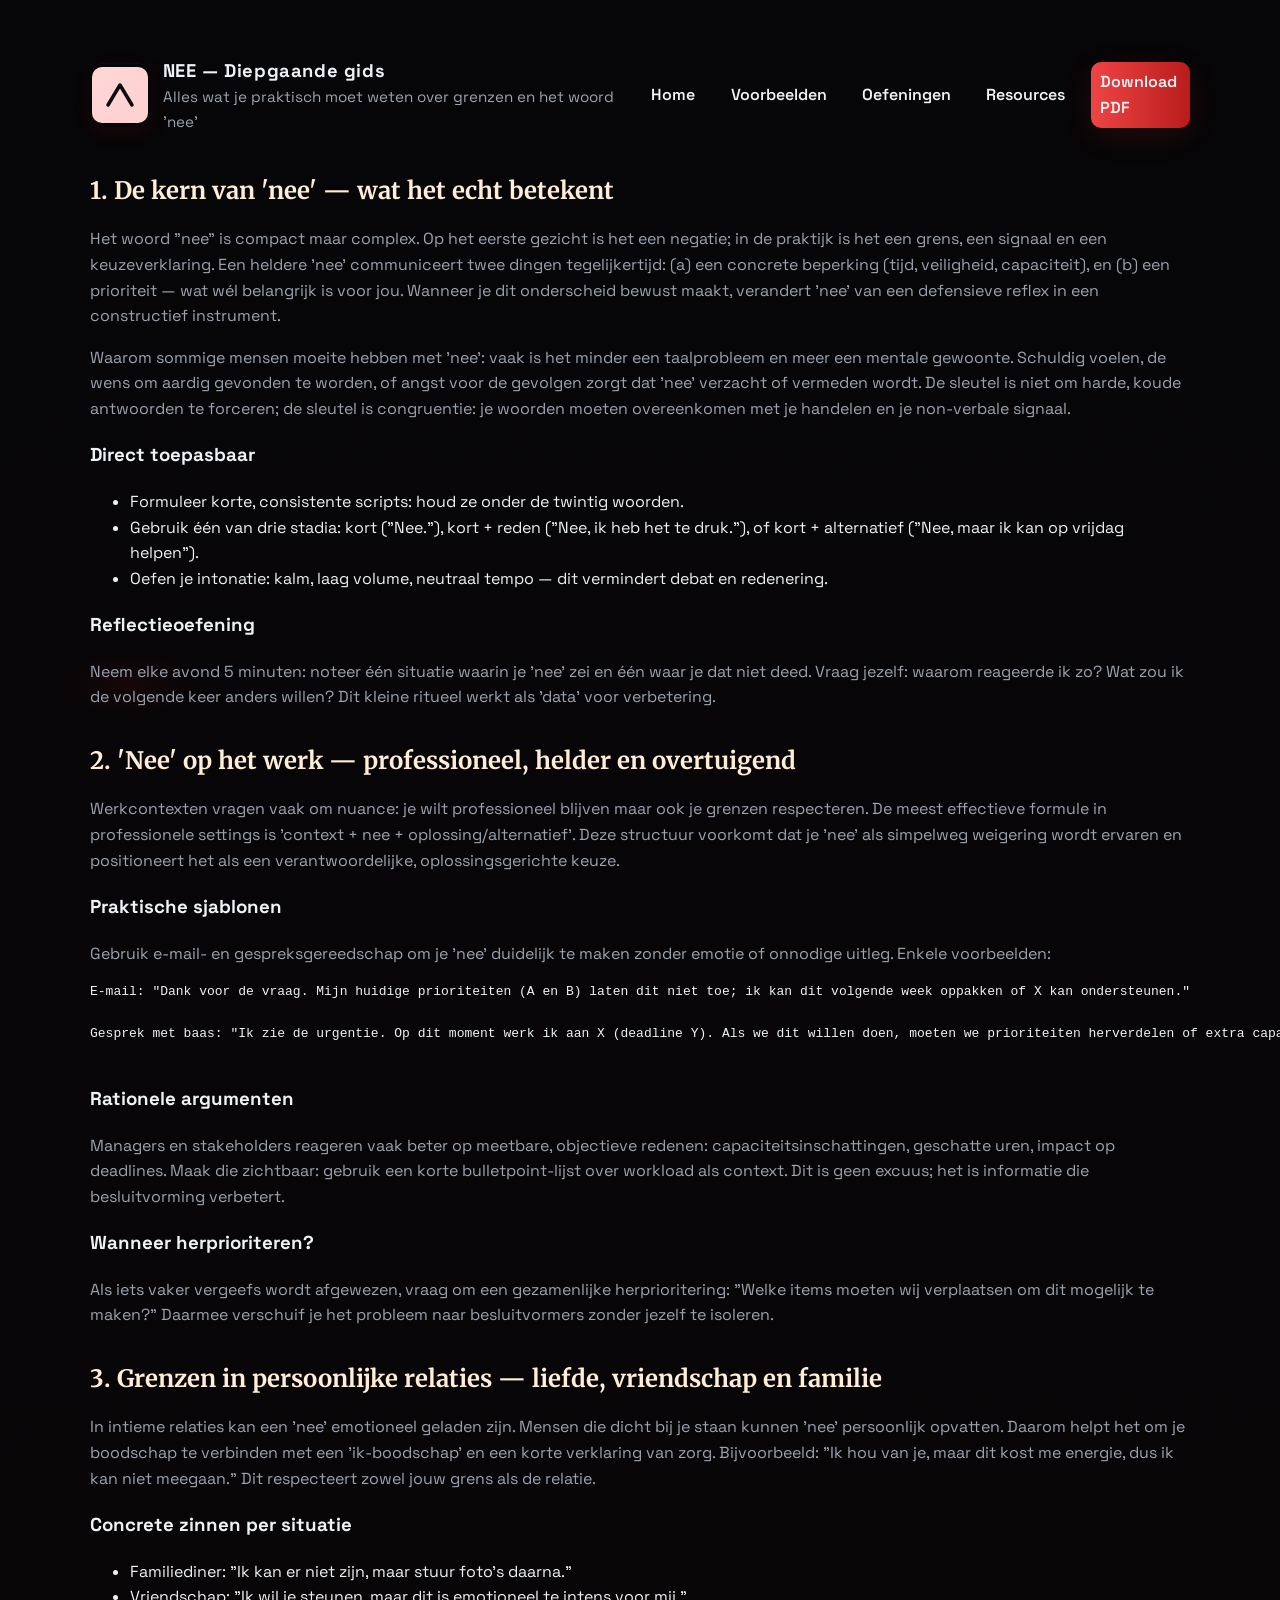
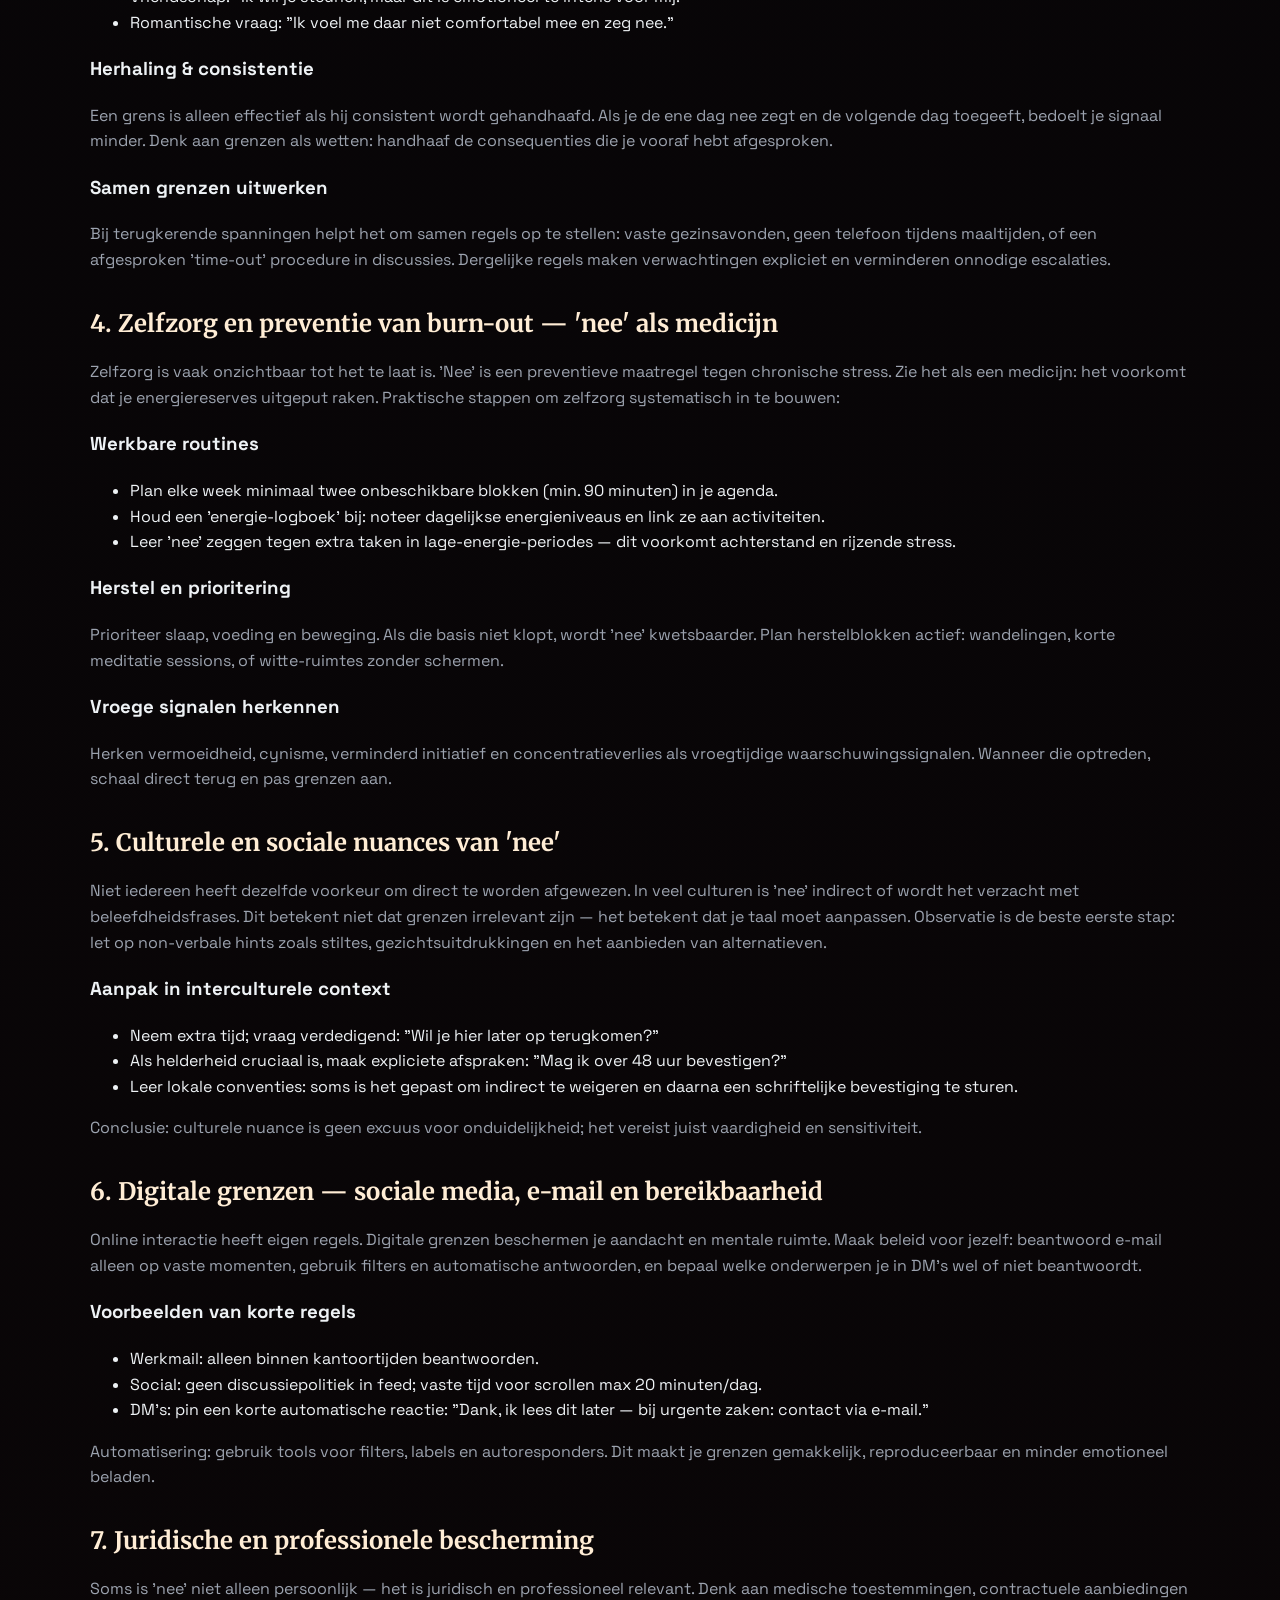
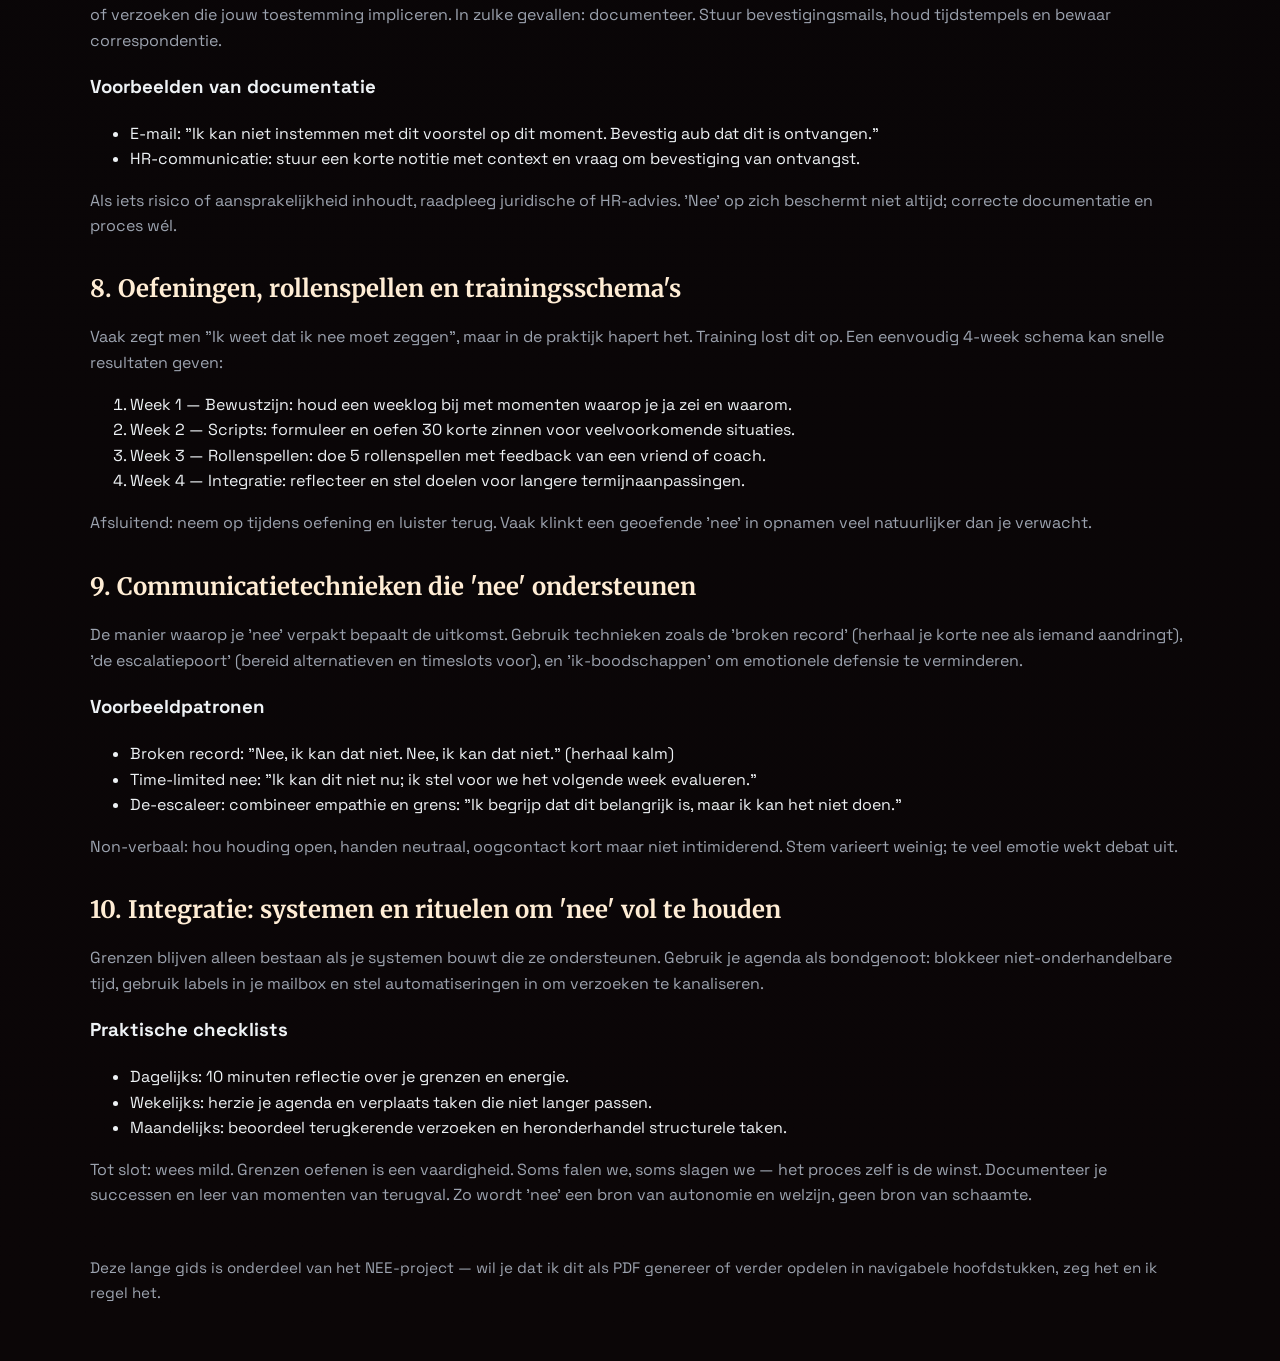
==== longform.html @ 0d755524 "Remove essays folder; add longform guide and update index to link to longform" ====
<!doctype html>
<html lang="nl">
<head>
  <meta charset="utf-8">
  <meta name="viewport" content="width=device-width,initial-scale=1">
  <title>Nee — diepgaande gids</title>
  <link href="https://fonts.googleapis.com/css2?family=Merriweather:wght@300;700&family=Space+Grotesk:wght@300;700&display=swap" rel="stylesheet">
  <link rel="stylesheet" href="styles.css">
</head>
<body>
  <div class="container">
    <header class="header">
      <div class="brand">
        <div class="logo" aria-hidden="true">
          <svg width="56" height="56" viewBox="0 0 56 56" fill="none" xmlns="http://www.w3.org/2000/svg" role="img">
            <rect x="0" y="0" width="56" height="56" rx="10" fill="url(#g)" />
            <path d="M16 38 L28 18 L40 38" stroke="#0b0b0b" stroke-width="3.5" stroke-linecap="round" stroke-linejoin="round" />
            <defs>
              <linearGradient id="g" x1="0" x2="56" y1="0" y2="56">
                <stop offset="0" stop-color="#FFD6D6"/>
                <stop offset="0.5" stop-color="#EF4444"/>
                <stop offset="1" stop-color="#B91C1C"/>
              </linearGradient>
            </defs>
          </svg>
        </div>
        <div class="brand-text">
          <div class="title">NEE — Diepgaande gids</div>
          <div class="small">Alles wat je praktisch moet weten over grenzen en het woord 'nee'</div>
        </div>
      </div>
      <nav class="nav" role="navigation" aria-label="Hoofd navigatie">
        <a href="index.html">Home</a>
        <a href="index.html#voorbeelden">Voorbeelden</a>
        <a href="index.html#oefeningen">Oefeningen</a>
        <a href="index.html#resources">Resources</a>
        <a class="cta" href="#">Download PDF</a>
      </nav>
    </header>

    <main>
      <section id="long-1" class="section article reveal">
        <h1>1. De kern van 'nee' — wat het echt betekent</h1>
        <p>Het woord "nee" is compact maar complex. Op het eerste gezicht is het een negatie; in de praktijk is het een grens, een signaal en een keuzeverklaring. Een heldere 'nee' communiceert twee dingen tegelijkertijd: (a) een concrete beperking (tijd, veiligheid, capaciteit), en (b) een prioriteit — wat wél belangrijk is voor jou. Wanneer je dit onderscheid bewust maakt, verandert 'nee' van een defensieve reflex in een constructief instrument.</p>
        <p>Waarom sommige mensen moeite hebben met 'nee': vaak is het minder een taalprobleem en meer een mentale gewoonte. Schuldig voelen, de wens om aardig gevonden te worden, of angst voor de gevolgen zorgt dat 'nee' verzacht of vermeden wordt. De sleutel is niet om harde, koude antwoorden te forceren; de sleutel is congruentie: je woorden moeten overeenkomen met je handelen en je non-verbale signaal.</p>
        <h3>Direct toepasbaar</h3>
        <ul>
          <li>Formuleer korte, consistente scripts: houd ze onder de twintig woorden.</li>
          <li>Gebruik één van drie stadia: kort ("Nee."), kort + reden ("Nee, ik heb het te druk."), of kort + alternatief ("Nee, maar ik kan op vrijdag helpen").</li>
          <li>Oefen je intonatie: kalm, laag volume, neutraal tempo — dit vermindert debat en redenering.</li>
        </ul>
        <h3>Reflectieoefening</h3>
        <p>Neem elke avond 5 minuten: noteer één situatie waarin je 'nee' zei en één waar je dat niet deed. Vraag jezelf: waarom reageerde ik zo? Wat zou ik de volgende keer anders willen? Dit kleine ritueel werkt als 'data' voor verbetering.</p>
      </section>

      <section id="long-2" class="section article reveal">
        <h1>2. 'Nee' op het werk — professioneel, helder en overtuigend</h1>
        <p>Werkcontexten vragen vaak om nuance: je wilt professioneel blijven maar ook je grenzen respecteren. De meest effectieve formule in professionele settings is 'context + nee + oplossing/alternatief'. Deze structuur voorkomt dat je 'nee' als simpelweg weigering wordt ervaren en positioneert het als een verantwoordelijke, oplossingsgerichte keuze.</p>
        <h3>Praktische sjablonen</h3>
        <p>Gebruik e-mail- en gespreksgereedschap om je 'nee' duidelijk te maken zonder emotie of onnodige uitleg. Enkele voorbeelden:</p>
        <pre>
E-mail: "Dank voor de vraag. Mijn huidige prioriteiten (A en B) laten dit niet toe; ik kan dit volgende week oppakken of X kan ondersteunen."

Gesprek met baas: "Ik zie de urgentie. Op dit moment werk ik aan X (deadline Y). Als we dit willen doen, moeten we prioriteiten herverdelen of extra capaciteit inzetten."
        </pre>
        <h3>Rationele argumenten</h3>
        <p>Managers en stakeholders reageren vaak beter op meetbare, objectieve redenen: capaciteitsinschattingen, geschatte uren, impact op deadlines. Maak die zichtbaar: gebruik een korte bulletpoint-lijst over workload als context. Dit is geen excuus; het is informatie die besluitvorming verbetert.</p>
        <h3>Wanneer herprioriteren?</h3>
        <p>Als iets vaker vergeefs wordt afgewezen, vraag om een gezamenlijke herprioritering: "Welke items moeten wij verplaatsen om dit mogelijk te maken?" Daarmee verschuif je het probleem naar besluitvormers zonder jezelf te isoleren.</p>
      </section>

      <section id="long-3" class="section article reveal">
        <h1>3. Grenzen in persoonlijke relaties — liefde, vriendschap en familie</h1>
        <p>In intieme relaties kan een 'nee' emotioneel geladen zijn. Mensen die dicht bij je staan kunnen 'nee' persoonlijk opvatten. Daarom helpt het om je boodschap te verbinden met een 'ik-boodschap' en een korte verklaring van zorg. Bijvoorbeeld: "Ik hou van je, maar dit kost me energie, dus ik kan niet meegaan." Dit respecteert zowel jouw grens als de relatie.</p>
        <h3>Concrete zinnen per situatie</h3>
        <ul>
          <li>Familiediner: "Ik kan er niet zijn, maar stuur foto's daarna."</li>
          <li>Vriendschap: "Ik wil je steunen, maar dit is emotioneel te intens voor mij."</li>
          <li>Romantische vraag: "Ik voel me daar niet comfortabel mee en zeg nee."</li>
        </ul>
        <h3>Herhaling & consistentie</h3>
        <p>Een grens is alleen effectief als hij consistent wordt gehandhaafd. Als je de ene dag nee zegt en de volgende dag toegeeft, bedoelt je signaal minder. Denk aan grenzen als wetten: handhaaf de consequenties die je vooraf hebt afgesproken.</p>
        <h3>Samen grenzen uitwerken</h3>
        <p>Bij terugkerende spanningen helpt het om samen regels op te stellen: vaste gezinsavonden, geen telefoon tijdens maaltijden, of een afgesproken 'time-out' procedure in discussies. Dergelijke regels maken verwachtingen expliciet en verminderen onnodige escalaties.</p>
      </section>

      <section id="long-4" class="section article reveal">
        <h1>4. Zelfzorg en preventie van burn-out — 'nee' als medicijn</h1>
        <p>Zelfzorg is vaak onzichtbaar tot het te laat is. 'Nee' is een preventieve maatregel tegen chronische stress. Zie het als een medicijn: het voorkomt dat je energiereserves uitgeput raken. Praktische stappen om zelfzorg systematisch in te bouwen:</p>
        <h3>Werkbare routines</h3>
        <ul>
          <li>Plan elke week minimaal twee onbeschikbare blokken (min. 90 minuten) in je agenda.</li>
          <li>Houd een 'energie-logboek' bij: noteer dagelijkse energieniveaus en link ze aan activiteiten.</li>
          <li>Leer 'nee' zeggen tegen extra taken in lage-energie-periodes — dit voorkomt achterstand en rijzende stress.</li>
        </ul>
        <h3>Herstel en prioritering</h3>
        <p>Prioriteer slaap, voeding en beweging. Als die basis niet klopt, wordt 'nee' kwetsbaarder. Plan herstelblokken actief: wandelingen, korte meditatie sessions, of witte-ruimtes zonder schermen.</p>
        <h3>Vroege signalen herkennen</h3>
        <p>Herken vermoeidheid, cynisme, verminderd initiatief en concentratieverlies als vroegtijdige waarschuwingssignalen. Wanneer die optreden, schaal direct terug en pas grenzen aan.</p>
      </section>

      <section id="long-5" class="section article reveal">
        <h1>5. Culturele en sociale nuances van 'nee'</h1>
        <p>Niet iedereen heeft dezelfde voorkeur om direct te worden afgewezen. In veel culturen is 'nee' indirect of wordt het verzacht met beleefdheidsfrases. Dit betekent niet dat grenzen irrelevant zijn — het betekent dat je taal moet aanpassen. Observatie is de beste eerste stap: let op non-verbale hints zoals stiltes, gezichtsuitdrukkingen en het aanbieden van alternatieven.</p>
        <h3>Aanpak in interculturele context</h3>
        <ul>
          <li>Neem extra tijd; vraag verdedigend: "Wil je hier later op terugkomen?"</li>
          <li>Als helderheid cruciaal is, maak expliciete afspraken: "Mag ik over 48 uur bevestigen?"</li>
          <li>Leer lokale conventies: soms is het gepast om indirect te weigeren en daarna een schriftelijke bevestiging te sturen.</li>
        </ul>
        <p>Conclusie: culturele nuance is geen excuus voor onduidelijkheid; het vereist juist vaardigheid en sensitiviteit.</p>
      </section>

      <section id="long-6" class="section article reveal">
        <h1>6. Digitale grenzen — sociale media, e-mail en bereikbaarheid</h1>
        <p>Online interactie heeft eigen regels. Digitale grenzen beschermen je aandacht en mentale ruimte. Maak beleid voor jezelf: beantwoord e-mail alleen op vaste momenten, gebruik filters en automatische antwoorden, en bepaal welke onderwerpen je in DM's wel of niet beantwoordt.</p>
        <h3>Voorbeelden van korte regels</h3>
        <ul>
          <li>Werkmail: alleen binnen kantoortijden beantwoorden.</li>
          <li>Social: geen discussiepolitiek in feed; vaste tijd voor scrollen max 20 minuten/dag.</li>
          <li>DM's: pin een korte automatische reactie: "Dank, ik lees dit later — bij urgente zaken: contact via e-mail."</li>
        </ul>
        <p>Automatisering: gebruik tools voor filters, labels en autoresponders. Dit maakt je grenzen gemakkelijk, reproduceerbaar en minder emotioneel beladen.</p>
      </section>

      <section id="long-7" class="section article reveal">
        <h1>7. Juridische en professionele bescherming</h1>
        <p>Soms is 'nee' niet alleen persoonlijk — het is juridisch en professioneel relevant. Denk aan medische toestemmingen, contractuele aanbiedingen of verzoeken die jouw toestemming impliceren. In zulke gevallen: documenteer. Stuur bevestigingsmails, houd tijdstempels en bewaar correspondentie.</p>
        <h3>Voorbeelden van documentatie</h3>
        <ul>
          <li>E-mail: "Ik kan niet instemmen met dit voorstel op dit moment. Bevestig aub dat dit is ontvangen."</li>
          <li>HR-communicatie: stuur een korte notitie met context en vraag om bevestiging van ontvangst.</li>
        </ul>
        <p>Als iets risico of aansprakelijkheid inhoudt, raadpleeg juridische of HR-advies. 'Nee' op zich beschermt niet altijd; correcte documentatie en proces wél.</p>
      </section>

      <section id="long-8" class="section article reveal">
        <h1>8. Oefeningen, rollenspellen en trainingsschema's</h1>
        <p>Vaak zegt men "Ik weet dat ik nee moet zeggen", maar in de praktijk hapert het. Training lost dit op. Een eenvoudig 4‑week schema kan snelle resultaten geven:</p>
        <ol>
          <li>Week 1 — Bewustzijn: houd een weeklog bij met momenten waarop je ja zei en waarom.</li>
          <li>Week 2 — Scripts: formuleer en oefen 30 korte zinnen voor veelvoorkomende situaties.</li>
          <li>Week 3 — Rollenspellen: doe 5 rollenspellen met feedback van een vriend of coach.</li>
          <li>Week 4 — Integratie: reflecteer en stel doelen voor langere termijnaanpassingen.</li>
        </ol>
        <p>Afsluitend: neem op tijdens oefening en luister terug. Vaak klinkt een geoefende 'nee' in opnamen veel natuurlijker dan je verwacht.</p>
      </section>

      <section id="long-9" class="section article reveal">
        <h1>9. Communicatietechnieken die 'nee' ondersteunen</h1>
        <p>De manier waarop je 'nee' verpakt bepaalt de uitkomst. Gebruik technieken zoals de 'broken record' (herhaal je korte nee als iemand aandringt), 'de escalatiepoort' (bereid alternatieven en timeslots voor), en 'ik-boodschappen' om emotionele defensie te verminderen.</p>
        <h3>Voorbeeldpatronen</h3>
        <ul>
          <li>Broken record: "Nee, ik kan dat niet. Nee, ik kan dat niet." (herhaal kalm)</li>
          <li>Time-limited nee: "Ik kan dit niet nu; ik stel voor we het volgende week evalueren."</li>
          <li>De-escaleer: combineer empathie en grens: "Ik begrijp dat dit belangrijk is, maar ik kan het niet doen."</li>
        </ul>
        <p>Non-verbaal: hou houding open, handen neutraal, oogcontact kort maar niet intimiderend. Stem varieert weinig; te veel emotie wekt debat uit.</p>
      </section>

      <section id="long-10" class="section article reveal">
        <h1>10. Integratie: systemen en rituelen om 'nee' vol te houden</h1>
        <p>Grenzen blijven alleen bestaan als je systemen bouwt die ze ondersteunen. Gebruik je agenda als bondgenoot: blokkeer niet-onderhandelbare tijd, gebruik labels in je mailbox en stel automatiseringen in om verzoeken te kanaliseren.</p>
        <h3>Praktische checklists</h3>
        <ul>
          <li>Dagelijks: 10 minuten reflectie over je grenzen en energie.</li>
          <li>Wekelijks: herzie je agenda en verplaats taken die niet langer passen.</li>
          <li>Maandelijks: beoordeel terugkerende verzoeken en heronderhandel structurele taken.</li>
        </ul>
        <p>Tot slot: wees mild. Grenzen oefenen is een vaardigheid. Soms falen we, soms slagen we — het proces zelf is de winst. Documenteer je successen en leer van momenten van terugval. Zo wordt 'nee' een bron van autonomie en welzijn, geen bron van schaamte.</p>
      </section>

    </main>

    <footer>
      <div class="small">Deze lange gids is onderdeel van het NEE-project — wil je dat ik dit als PDF genereer of verder opdelen in navigabele hoofdstukken, zeg het en ik regel het.</div>
    </footer>
  </div>
  <script src="script.js"></script>
</body>
</html>
---- styles.css ----
/* Dark NEE theme — red & black, refined layout and alignment
   Goal: clean, bold, non-slop design with strong typography and clear hierarchy
*/
:root{
  --header-offset: 96px;
  --bg: #060507; /* near-black */
  --panel: #0f0f10;
  --card: #151518;
  --muted: #9ca3af;
  --text: #eef2f5;
  --accent: #ef4444; /* red-500 */
  --accent-2: #b91c1c; /* red-700 */
  --accent-3: #ffedd5; /* warm light */
  --glass: rgba(255,255,255,0.03);
  --border: rgba(255,255,255,0.04);
  --radius:14px;
  --max-width:1100px;
}
*{box-sizing:border-box}
html{scroll-behavior:smooth; scroll-padding-top:var(--header-offset)}
body{
  margin:0; min-height:100vh; font-family: 'Space Grotesk', system-ui, -apple-system, 'Segoe UI', Roboto, 'Helvetica Neue', Arial;
  background: radial-gradient(1200px 600px at 10% 15%, rgba(185,28,28,0.08), transparent 6%), linear-gradient(180deg,#060507 0%, #0b0607 100%);
  color:var(--text); -webkit-font-smoothing:antialiased; -moz-osx-font-smoothing:grayscale;
  line-height:1.6; padding:3.5rem 1rem; display:flex; justify-content:center;
}
.container{max-width:var(--max-width); width:100%;}
.header{display:flex; align-items:center; justify-content:space-between; gap:1rem; margin-bottom:2.4rem}
.brand{display:flex; gap:0.75rem; align-items:center}
.logo{width:64px; height:64px; border-radius:12px; display:flex; align-items:center; justify-content:center; box-shadow: 0 6px 18px rgba(185,28,28,0.12), inset 0 1px 0 rgba(255,255,255,0.02);}
.title{font-size:1.15rem; font-weight:700; letter-spacing:0.6px}
.small{color:var(--muted); font-size:0.95rem}
.nav{display:flex; gap:1rem; align-items:center}
.nav a{color:var(--text); text-decoration:none; font-weight:600; padding:0.45rem 0.6rem; border-radius:10px}
.nav a:hover{background:rgba(255,255,255,0.02)}
.cta{background:linear-gradient(90deg,var(--accent),var(--accent-2)); color:#0b0b0b; padding:0.5rem 0.9rem; border-radius:10px; font-weight:800; text-decoration:none; box-shadow: 0 8px 30px rgba(239,68,68,0.12)}

/* HERO */
.hero{display:grid; grid-template-columns: 1fr 420px; gap:2rem; align-items:start; margin-bottom:2rem}
.hero-left{padding:1.25rem 0}
.hero-title{font-family:'Space Grotesk', sans-serif; font-weight:800; font-size:clamp(2.4rem,6vw,4.4rem); line-height:0.9; margin:0 0 0.5rem 0; color:var(--text); letter-spacing:-1px}
.hero-tagline{font-family:'Merriweather', serif; color:var(--muted); font-size:1.05rem; margin-bottom:1rem; max-width:62ch}
.hero-actions{display:flex; gap:0.8rem; margin:1rem 0}
.btn-primary{background:linear-gradient(90deg,var(--accent),var(--accent-2)); color:#0b0b0b; padding:0.7rem 1rem; border-radius:12px; font-weight:700; text-decoration:none; box-shadow:0 12px 30px rgba(185,28,28,0.12);}
.btn-ghost{background:transparent; border:1px solid var(--border); color:var(--text); padding:0.6rem 0.85rem; border-radius:10px; text-decoration:none}
.hero-highlights{display:flex; gap:0.75rem; margin-top:1rem}
.highlight{background:linear-gradient(180deg, rgba(239,68,68,0.06), rgba(185,28,28,0.03)); padding:0.55rem 0.85rem; border-radius:10px; color:var(--accent-3); font-weight:700; border:1px solid rgba(239,68,68,0.06)}

.hero-right{display:flex; flex-direction:column; gap:1rem}
.sample-card{background:linear-gradient(180deg, rgba(255,255,255,0.02), rgba(255,255,255,0.01)); border-radius:12px; padding:1rem; border:1px solid var(--border); box-shadow: 0 8px 30px rgba(0,0,0,0.45)}
.sample-header{font-weight:700; color:var(--accent-3); margin-bottom:0.5rem}
.sample-text{color:var(--text); font-weight:700; font-size:1rem; margin-bottom:0.6rem}

/* Content sections */
.section{margin-bottom:2rem}
.h2{font-size:1.05rem; margin:0 0 0.6rem 0; letter-spacing:0.3px}
.article{background:transparent; padding:0}
.kv{display:flex; gap:0.6rem; flex-wrap:wrap}
.badge{background:transparent; color:var(--accent); padding:0.25rem 0.55rem; border-radius:999px; font-size:0.85rem; font-weight:700; border:1px solid rgba(239,68,68,0.06)}
.quote{border-left:4px solid rgba(239,68,68,0.12); padding-left:0.9rem; color:var(--muted); font-style:italic}

/* Examples list */
.examples{display:flex; flex-direction:column; gap:0.6rem}
.example{background:linear-gradient(180deg, rgba(255,255,255,0.02), rgba(255,255,255,0.01)); padding:0.85rem; border-radius:10px; display:flex; justify-content:space-between; gap:0.6rem; border:1px solid var(--border);}
.btn{background:transparent; border:1px solid rgba(255,255,255,0.04); color:var(--accent-3); padding:0.45rem 0.6rem; border-radius:8px; cursor:pointer; font-weight:700}
.copy{font-size:0.95rem}

/* Essays styling */
.article h1{font-family:'Merriweather', serif; font-weight:700; color:var(--accent-3); margin-bottom:0.6rem}
.article p{color:var(--muted)}

footer{margin-top:3rem; color:var(--muted); font-size:0.95rem; text-align:left}

/* Responsive */
@media (max-width:980px){
  .hero{grid-template-columns:1fr}
  .nav{display:none}
  .hero-right{order:2}
}

/* Reveal & motion */
.reveal{opacity:0; transform:translateY(12px) scale(0.995); transition:opacity 520ms cubic-bezier(.22,.9,.36,1), transform 520ms cubic-bezier(.22,.9,.36,1); will-change:transform,opacity}
.reveal.visible{opacity:1; transform:none}

/* Accessibility */
:focus{outline:3px solid rgba(239,68,68,0.12); outline-offset:3px}

/* Small print */
.small{font-size:0.95rem}
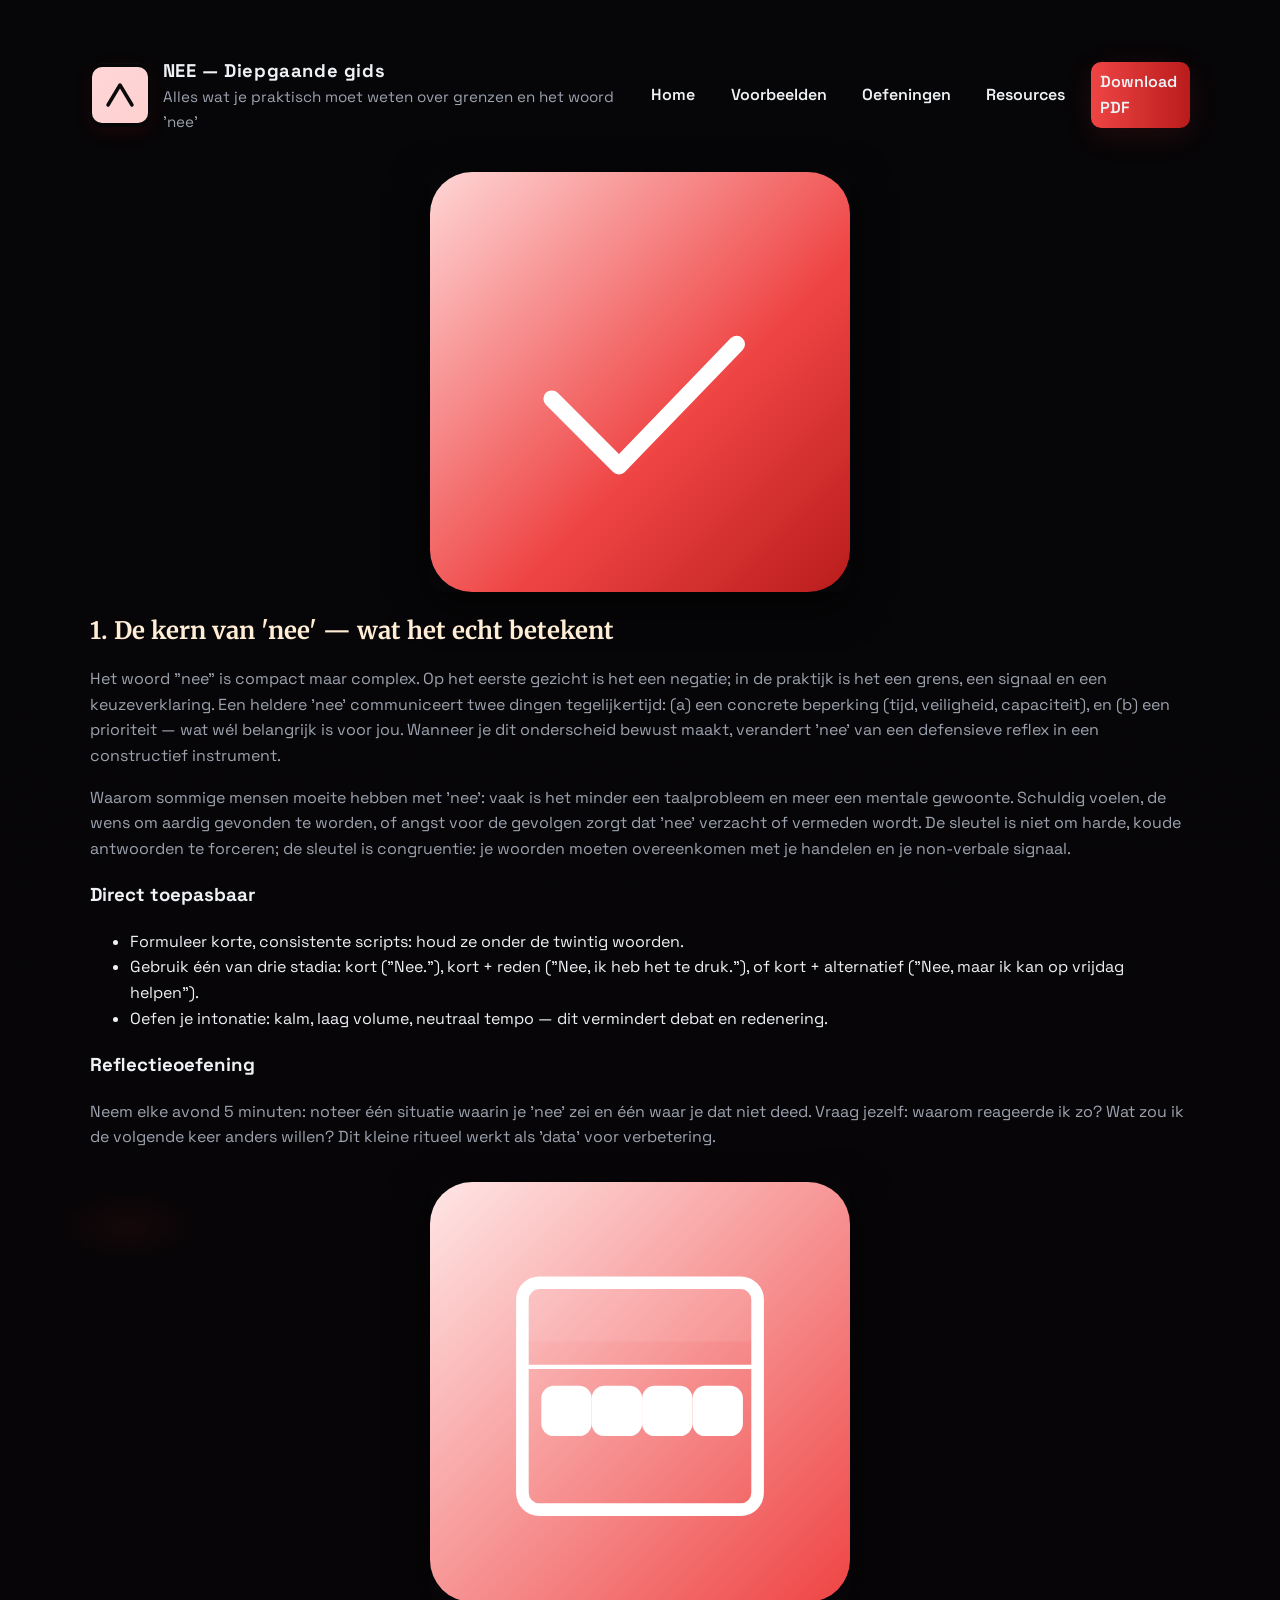
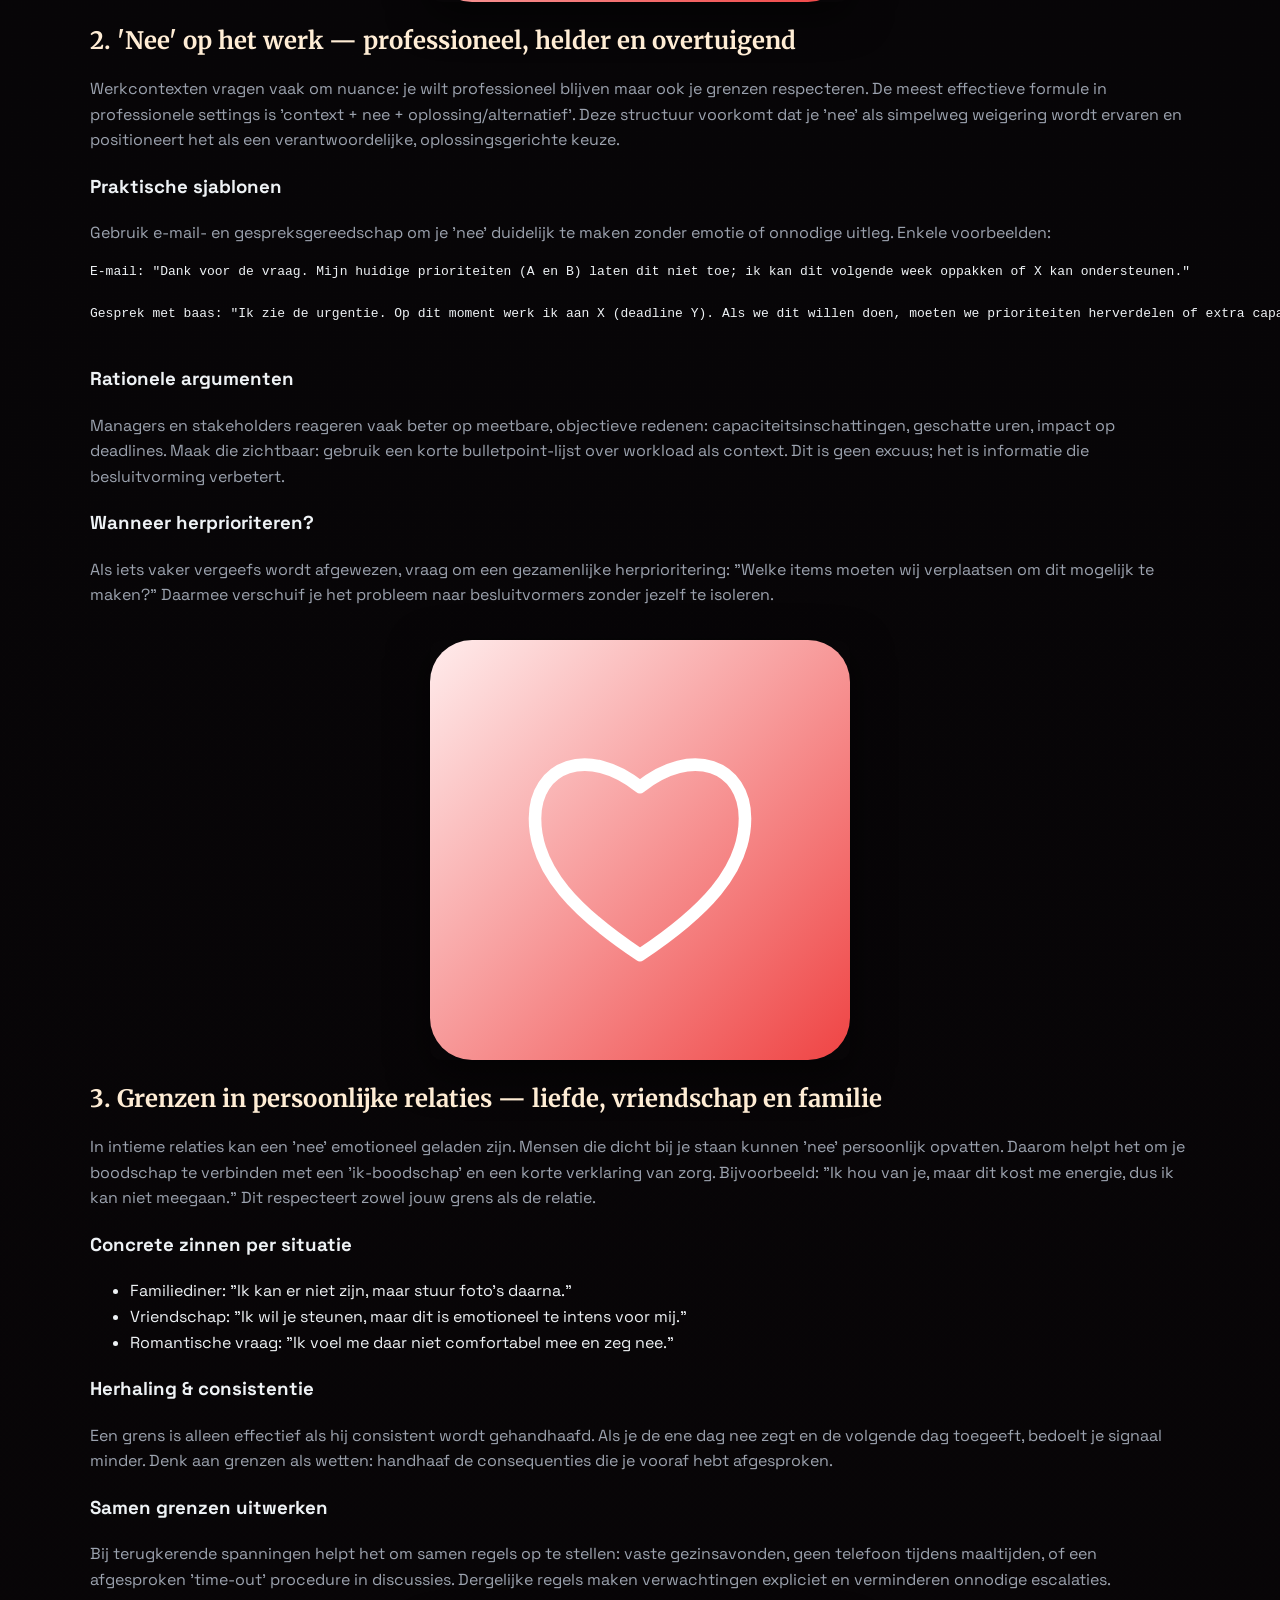
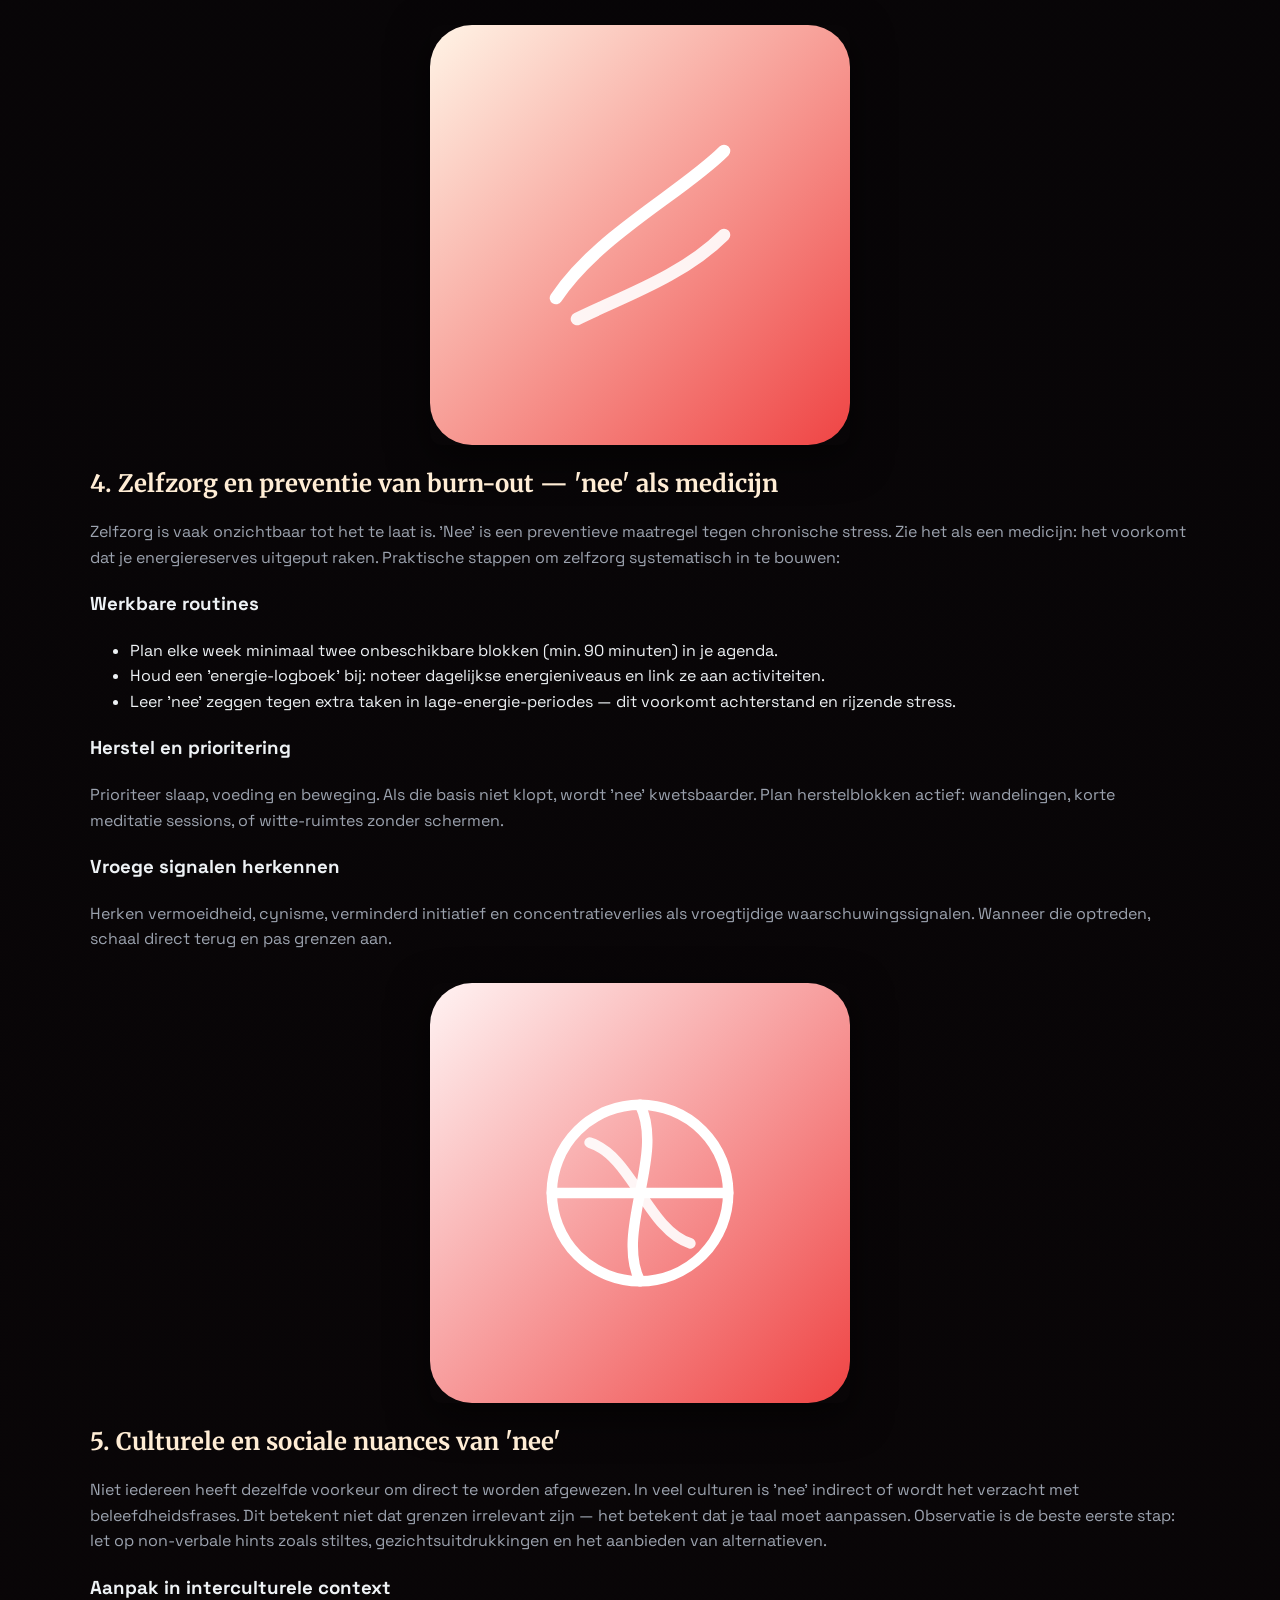
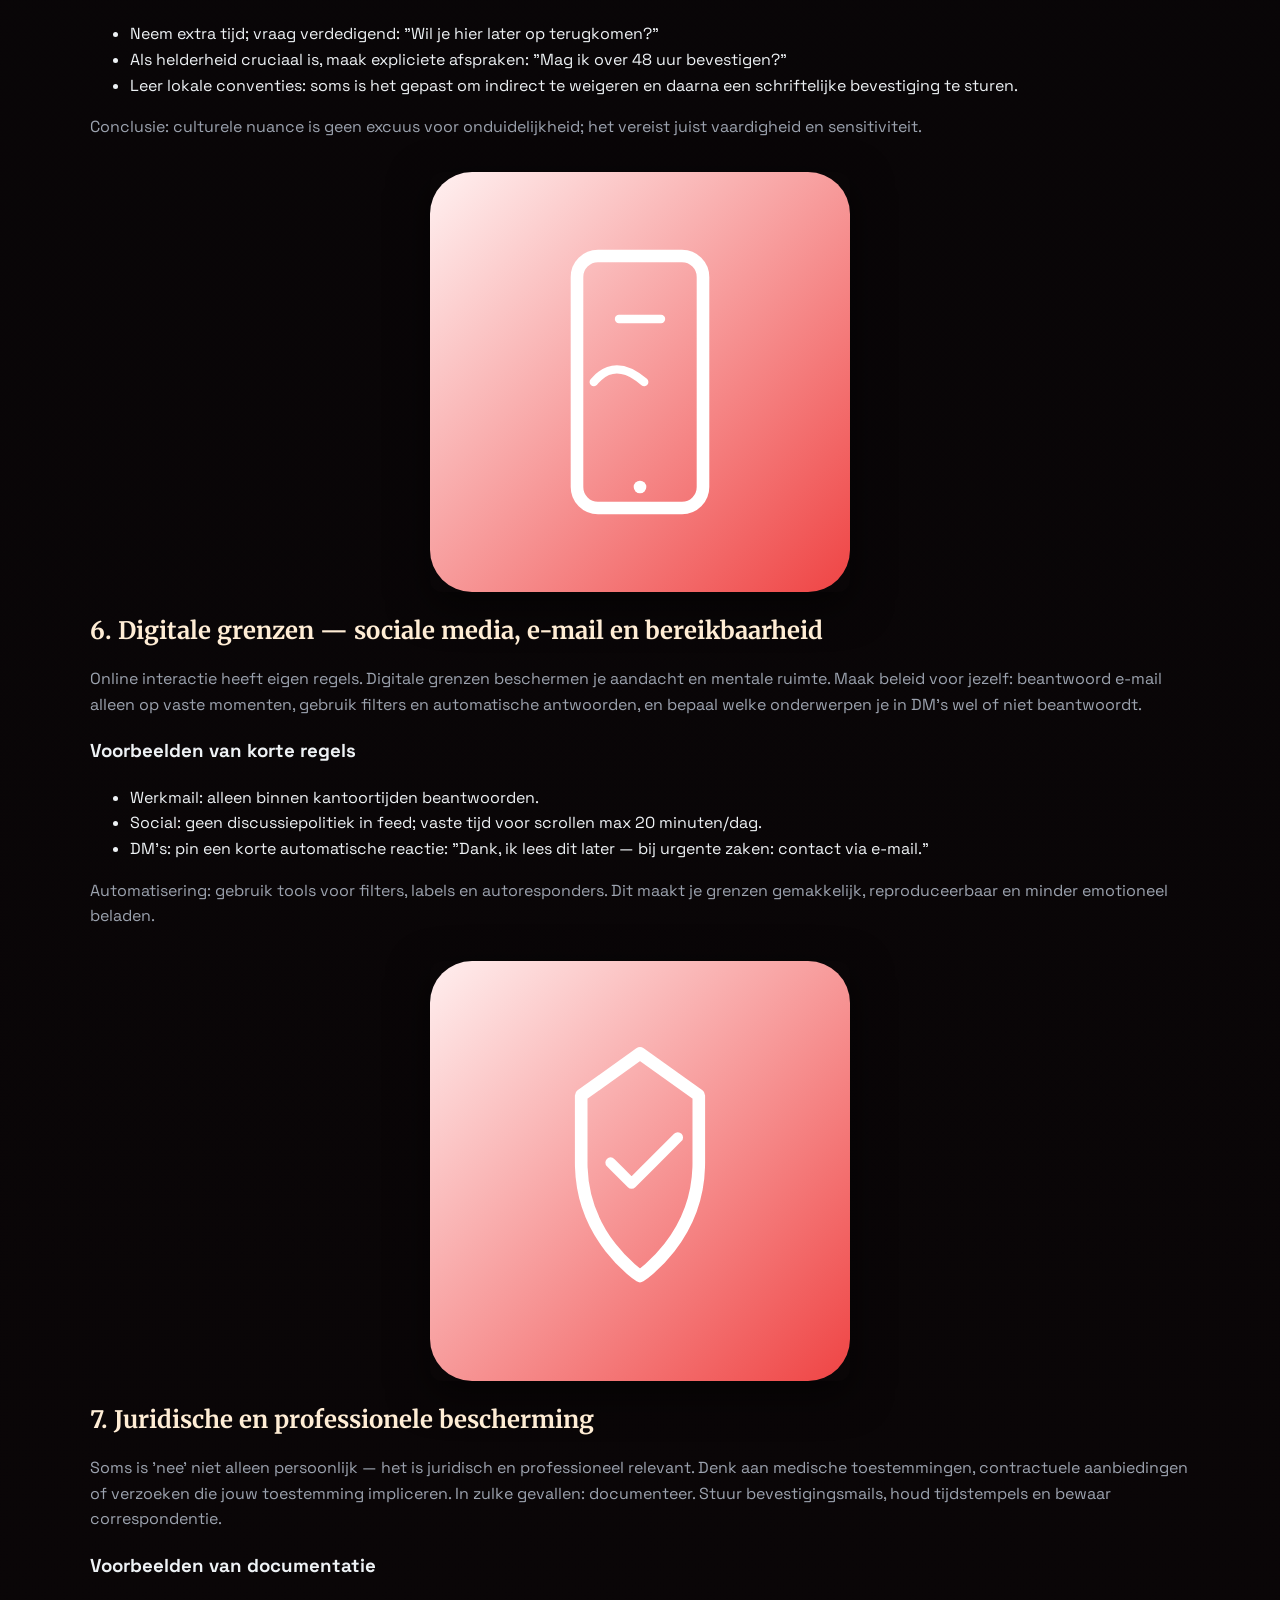
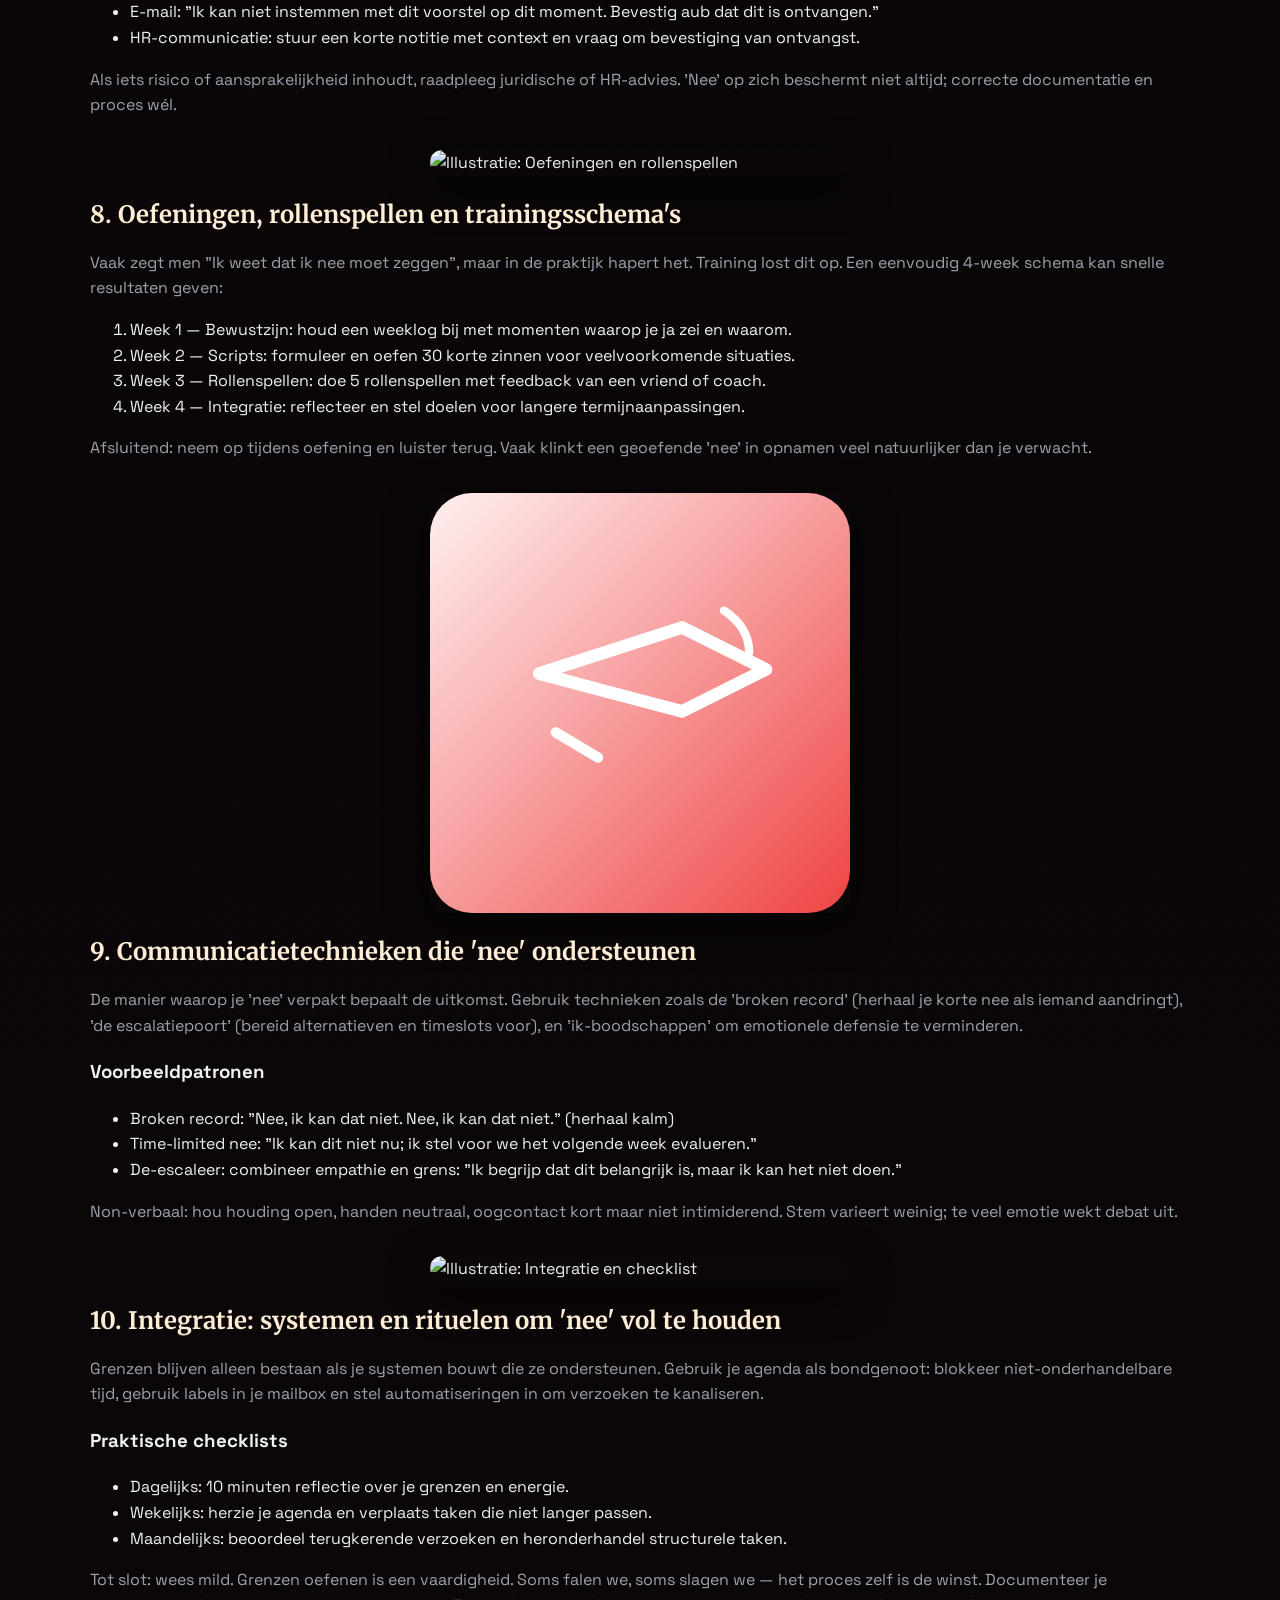
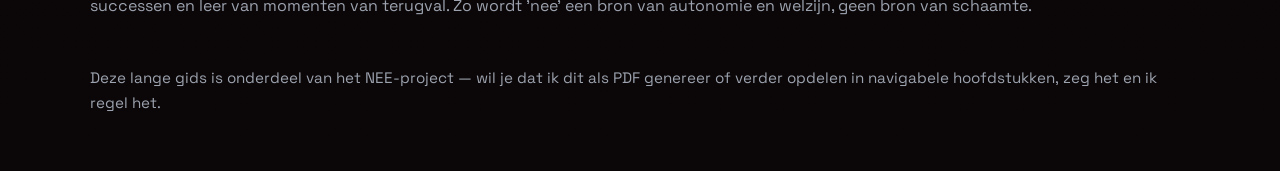
==== commit 88bea78a: "Add 10 SVG illustrations and include them in longform guide; art-figure styles" ====
--- a/longform.html
+++ b/longform.html
@@ -40,6 +40,7 @@
 
     <main>
       <section id="long-1" class="section article reveal">
+        <figure class="art-figure"><img src="assets/illu-1.svg" alt="Illustratie: Kern van 'nee'" /></figure>
         <h1>1. De kern van 'nee' — wat het echt betekent</h1>
         <p>Het woord "nee" is compact maar complex. Op het eerste gezicht is het een negatie; in de praktijk is het een grens, een signaal en een keuzeverklaring. Een heldere 'nee' communiceert twee dingen tegelijkertijd: (a) een concrete beperking (tijd, veiligheid, capaciteit), en (b) een prioriteit — wat wél belangrijk is voor jou. Wanneer je dit onderscheid bewust maakt, verandert 'nee' van een defensieve reflex in een constructief instrument.</p>
         <p>Waarom sommige mensen moeite hebben met 'nee': vaak is het minder een taalprobleem en meer een mentale gewoonte. Schuldig voelen, de wens om aardig gevonden te worden, of angst voor de gevolgen zorgt dat 'nee' verzacht of vermeden wordt. De sleutel is niet om harde, koude antwoorden te forceren; de sleutel is congruentie: je woorden moeten overeenkomen met je handelen en je non-verbale signaal.</p>
@@ -54,6 +55,7 @@
       </section>
 
       <section id="long-2" class="section article reveal">
+        <figure class="art-figure"><img src="assets/illu-2.svg" alt="Illustratie: Werk en planning" /></figure>
         <h1>2. 'Nee' op het werk — professioneel, helder en overtuigend</h1>
         <p>Werkcontexten vragen vaak om nuance: je wilt professioneel blijven maar ook je grenzen respecteren. De meest effectieve formule in professionele settings is 'context + nee + oplossing/alternatief'. Deze structuur voorkomt dat je 'nee' als simpelweg weigering wordt ervaren en positioneert het als een verantwoordelijke, oplossingsgerichte keuze.</p>
         <h3>Praktische sjablonen</h3>
@@ -70,6 +72,7 @@
       </section>
 
       <section id="long-3" class="section article reveal">
+        <figure class="art-figure"><img src="assets/illu-3.svg" alt="Illustratie: Relaties" /></figure>
         <h1>3. Grenzen in persoonlijke relaties — liefde, vriendschap en familie</h1>
         <p>In intieme relaties kan een 'nee' emotioneel geladen zijn. Mensen die dicht bij je staan kunnen 'nee' persoonlijk opvatten. Daarom helpt het om je boodschap te verbinden met een 'ik-boodschap' en een korte verklaring van zorg. Bijvoorbeeld: "Ik hou van je, maar dit kost me energie, dus ik kan niet meegaan." Dit respecteert zowel jouw grens als de relatie.</p>
         <h3>Concrete zinnen per situatie</h3>
@@ -85,6 +88,7 @@
       </section>
 
       <section id="long-4" class="section article reveal">
+        <figure class="art-figure"><img src="assets/illu-4.svg" alt="Illustratie: Zelfzorg" /></figure>
         <h1>4. Zelfzorg en preventie van burn-out — 'nee' als medicijn</h1>
         <p>Zelfzorg is vaak onzichtbaar tot het te laat is. 'Nee' is een preventieve maatregel tegen chronische stress. Zie het als een medicijn: het voorkomt dat je energiereserves uitgeput raken. Praktische stappen om zelfzorg systematisch in te bouwen:</p>
         <h3>Werkbare routines</h3>
@@ -100,6 +104,7 @@
       </section>
 
       <section id="long-5" class="section article reveal">
+        <figure class="art-figure"><img src="assets/illu-5.svg" alt="Illustratie: Culturele nuances" /></figure>
         <h1>5. Culturele en sociale nuances van 'nee'</h1>
         <p>Niet iedereen heeft dezelfde voorkeur om direct te worden afgewezen. In veel culturen is 'nee' indirect of wordt het verzacht met beleefdheidsfrases. Dit betekent niet dat grenzen irrelevant zijn — het betekent dat je taal moet aanpassen. Observatie is de beste eerste stap: let op non-verbale hints zoals stiltes, gezichtsuitdrukkingen en het aanbieden van alternatieven.</p>
         <h3>Aanpak in interculturele context</h3>
@@ -112,6 +117,7 @@
       </section>
 
       <section id="long-6" class="section article reveal">
+        <figure class="art-figure"><img src="assets/illu-6.svg" alt="Illustratie: Digitale grenzen" /></figure>
         <h1>6. Digitale grenzen — sociale media, e-mail en bereikbaarheid</h1>
         <p>Online interactie heeft eigen regels. Digitale grenzen beschermen je aandacht en mentale ruimte. Maak beleid voor jezelf: beantwoord e-mail alleen op vaste momenten, gebruik filters en automatische antwoorden, en bepaal welke onderwerpen je in DM's wel of niet beantwoordt.</p>
         <h3>Voorbeelden van korte regels</h3>
@@ -124,6 +130,7 @@
       </section>
 
       <section id="long-7" class="section article reveal">
+        <figure class="art-figure"><img src="assets/illu-7.svg" alt="Illustratie: Juridische bescherming" /></figure>
         <h1>7. Juridische en professionele bescherming</h1>
         <p>Soms is 'nee' niet alleen persoonlijk — het is juridisch en professioneel relevant. Denk aan medische toestemmingen, contractuele aanbiedingen of verzoeken die jouw toestemming impliceren. In zulke gevallen: documenteer. Stuur bevestigingsmails, houd tijdstempels en bewaar correspondentie.</p>
         <h3>Voorbeelden van documentatie</h3>
@@ -135,6 +142,7 @@
       </section>
 
       <section id="long-8" class="section article reveal">
+        <figure class="art-figure"><img src="assets/illu-8.svg" alt="Illustratie: Oefeningen en rollenspellen" /></figure>
         <h1>8. Oefeningen, rollenspellen en trainingsschema's</h1>
         <p>Vaak zegt men "Ik weet dat ik nee moet zeggen", maar in de praktijk hapert het. Training lost dit op. Een eenvoudig 4‑week schema kan snelle resultaten geven:</p>
         <ol>
@@ -147,6 +155,7 @@
       </section>
 
       <section id="long-9" class="section article reveal">
+        <figure class="art-figure"><img src="assets/illu-9.svg" alt="Illustratie: Communicatietechnieken" /></figure>
         <h1>9. Communicatietechnieken die 'nee' ondersteunen</h1>
         <p>De manier waarop je 'nee' verpakt bepaalt de uitkomst. Gebruik technieken zoals de 'broken record' (herhaal je korte nee als iemand aandringt), 'de escalatiepoort' (bereid alternatieven en timeslots voor), en 'ik-boodschappen' om emotionele defensie te verminderen.</p>
         <h3>Voorbeeldpatronen</h3>
@@ -159,6 +168,7 @@
       </section>
 
       <section id="long-10" class="section article reveal">
+        <figure class="art-figure"><img src="assets/illu-10.svg" alt="Illustratie: Integratie en checklist" /></figure>
         <h1>10. Integratie: systemen en rituelen om 'nee' vol te houden</h1>
         <p>Grenzen blijven alleen bestaan als je systemen bouwt die ze ondersteunen. Gebruik je agenda als bondgenoot: blokkeer niet-onderhandelbare tijd, gebruik labels in je mailbox en stel automatiseringen in om verzoeken te kanaliseren.</p>
         <h3>Praktische checklists</h3>
--- a/styles.css
+++ b/styles.css
@@ -27,7 +27,7 @@
 .container{max-width:var(--max-width); width:100%;}
 .header{display:flex; align-items:center; justify-content:space-between; gap:1rem; margin-bottom:2.4rem}
 .brand{display:flex; gap:0.75rem; align-items:center}
-.logo{width:64px; height:64px; border-radius:12px; display:flex; align-items:center; justify-content:center; box-shadow: 0 6px 18px rgba(185,28,28,0.12), inset 0 1px 0 rgba(255,255,255,0.02);}
+.logo{width:64px; height:64px; border-radius:12px; display:flex; align-items:center; justify-content:center; box-shadow: 0 6px 18px rgba(185,28,28,0.12), inset 0 1px 0 rgba(255,255,255,0.02);} 
 .title{font-size:1.15rem; font-weight:700; letter-spacing:0.6px}
 .small{color:var(--muted); font-size:0.95rem}
 .nav{display:flex; gap:1rem; align-items:center}
@@ -61,13 +61,17 @@
 
 /* Examples list */
 .examples{display:flex; flex-direction:column; gap:0.6rem}
-.example{background:linear-gradient(180deg, rgba(255,255,255,0.02), rgba(255,255,255,0.01)); padding:0.85rem; border-radius:10px; display:flex; justify-content:space-between; gap:0.6rem; border:1px solid var(--border);}
+.example{background:linear-gradient(180deg, rgba(255,255,255,0.02), rgba(255,255,255,0.01)); padding:0.85rem; border-radius:10px; display:flex; justify-content:space-between; gap:0.6rem; border:1px solid var(--border);} 
 .btn{background:transparent; border:1px solid rgba(255,255,255,0.04); color:var(--accent-3); padding:0.45rem 0.6rem; border-radius:8px; cursor:pointer; font-weight:700}
 .copy{font-size:0.95rem}
 
 /* Essays styling */
 .article h1{font-family:'Merriweather', serif; font-weight:700; color:var(--accent-3); margin-bottom:0.6rem}
 .article p{color:var(--muted)}
+
+/* art figure styles */
+.art-figure{display:flex; justify-content:center; margin:0 0 1rem 0}
+.art-figure img{width:100%; max-width:420px; height:auto; border-radius:12px; box-shadow:0 12px 40px rgba(0,0,0,0.6)}
 
 footer{margin-top:3rem; color:var(--muted); font-size:0.95rem; text-align:left}
 
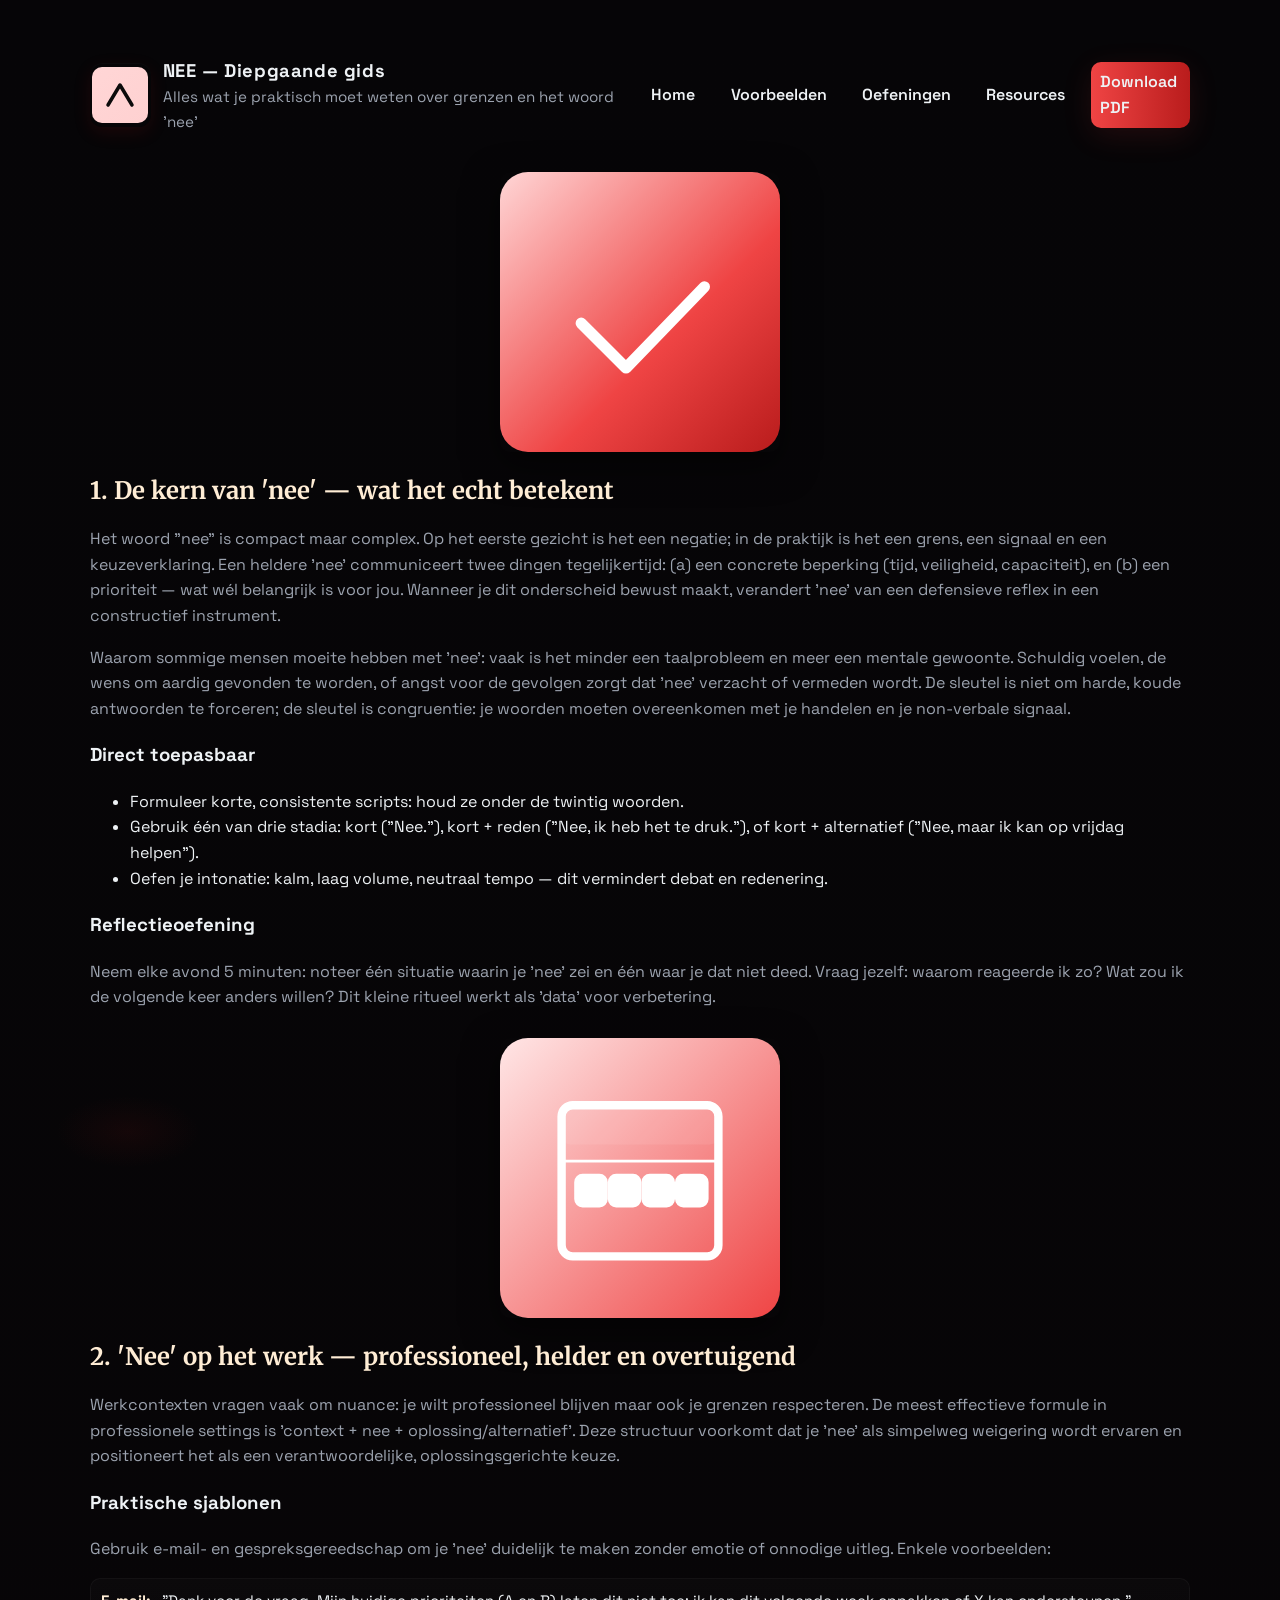
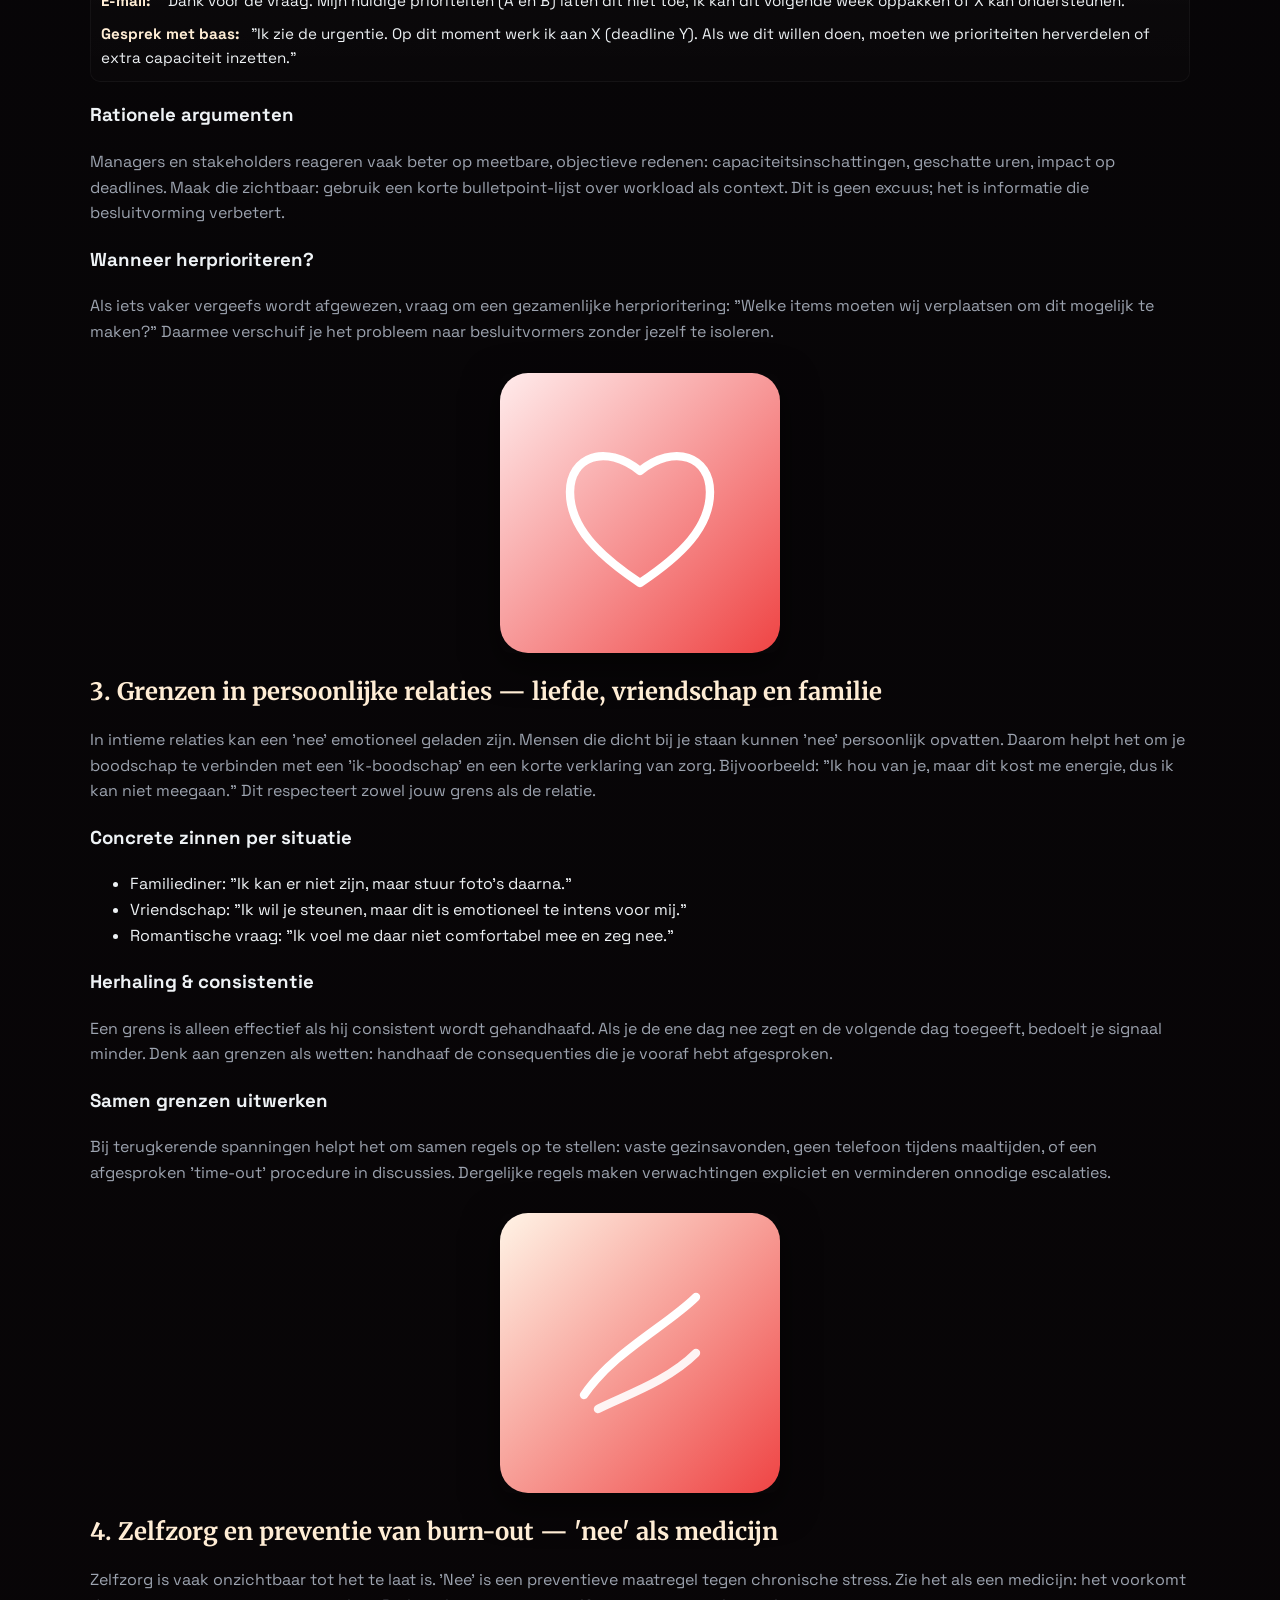
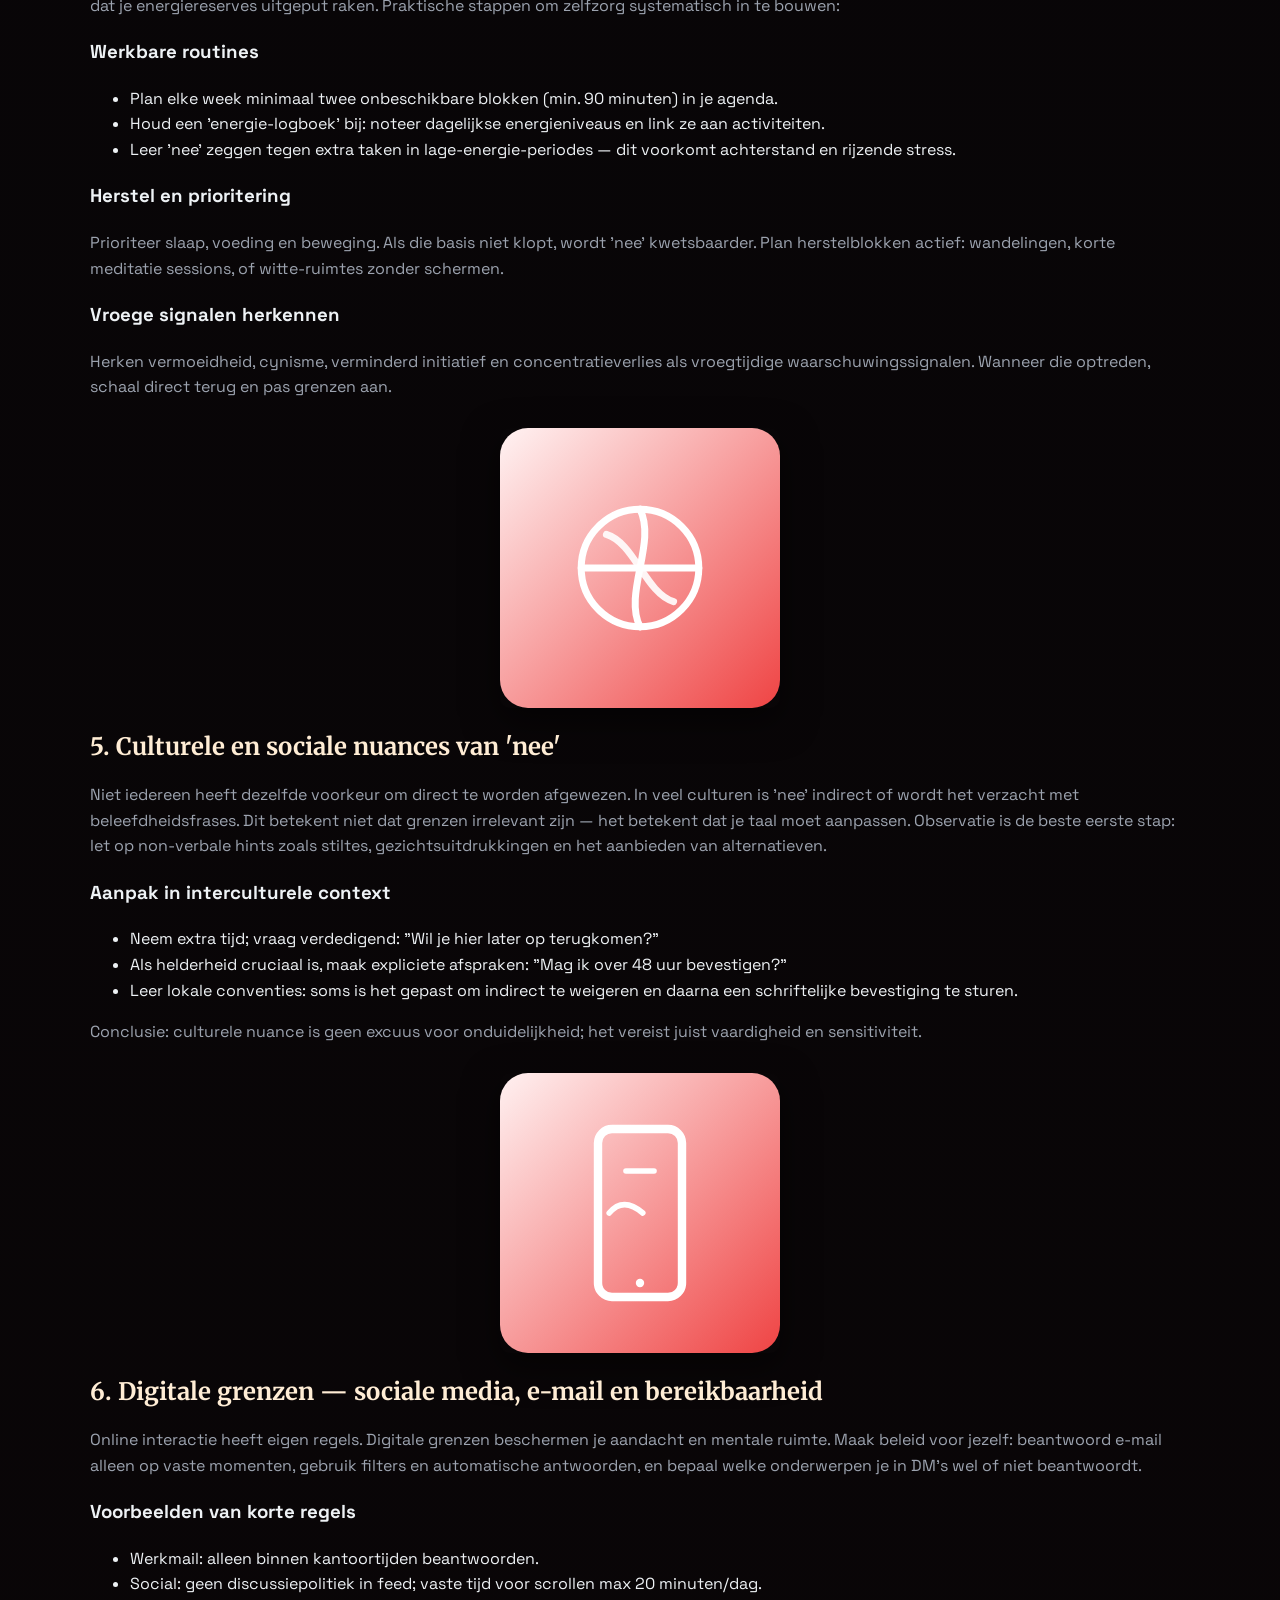
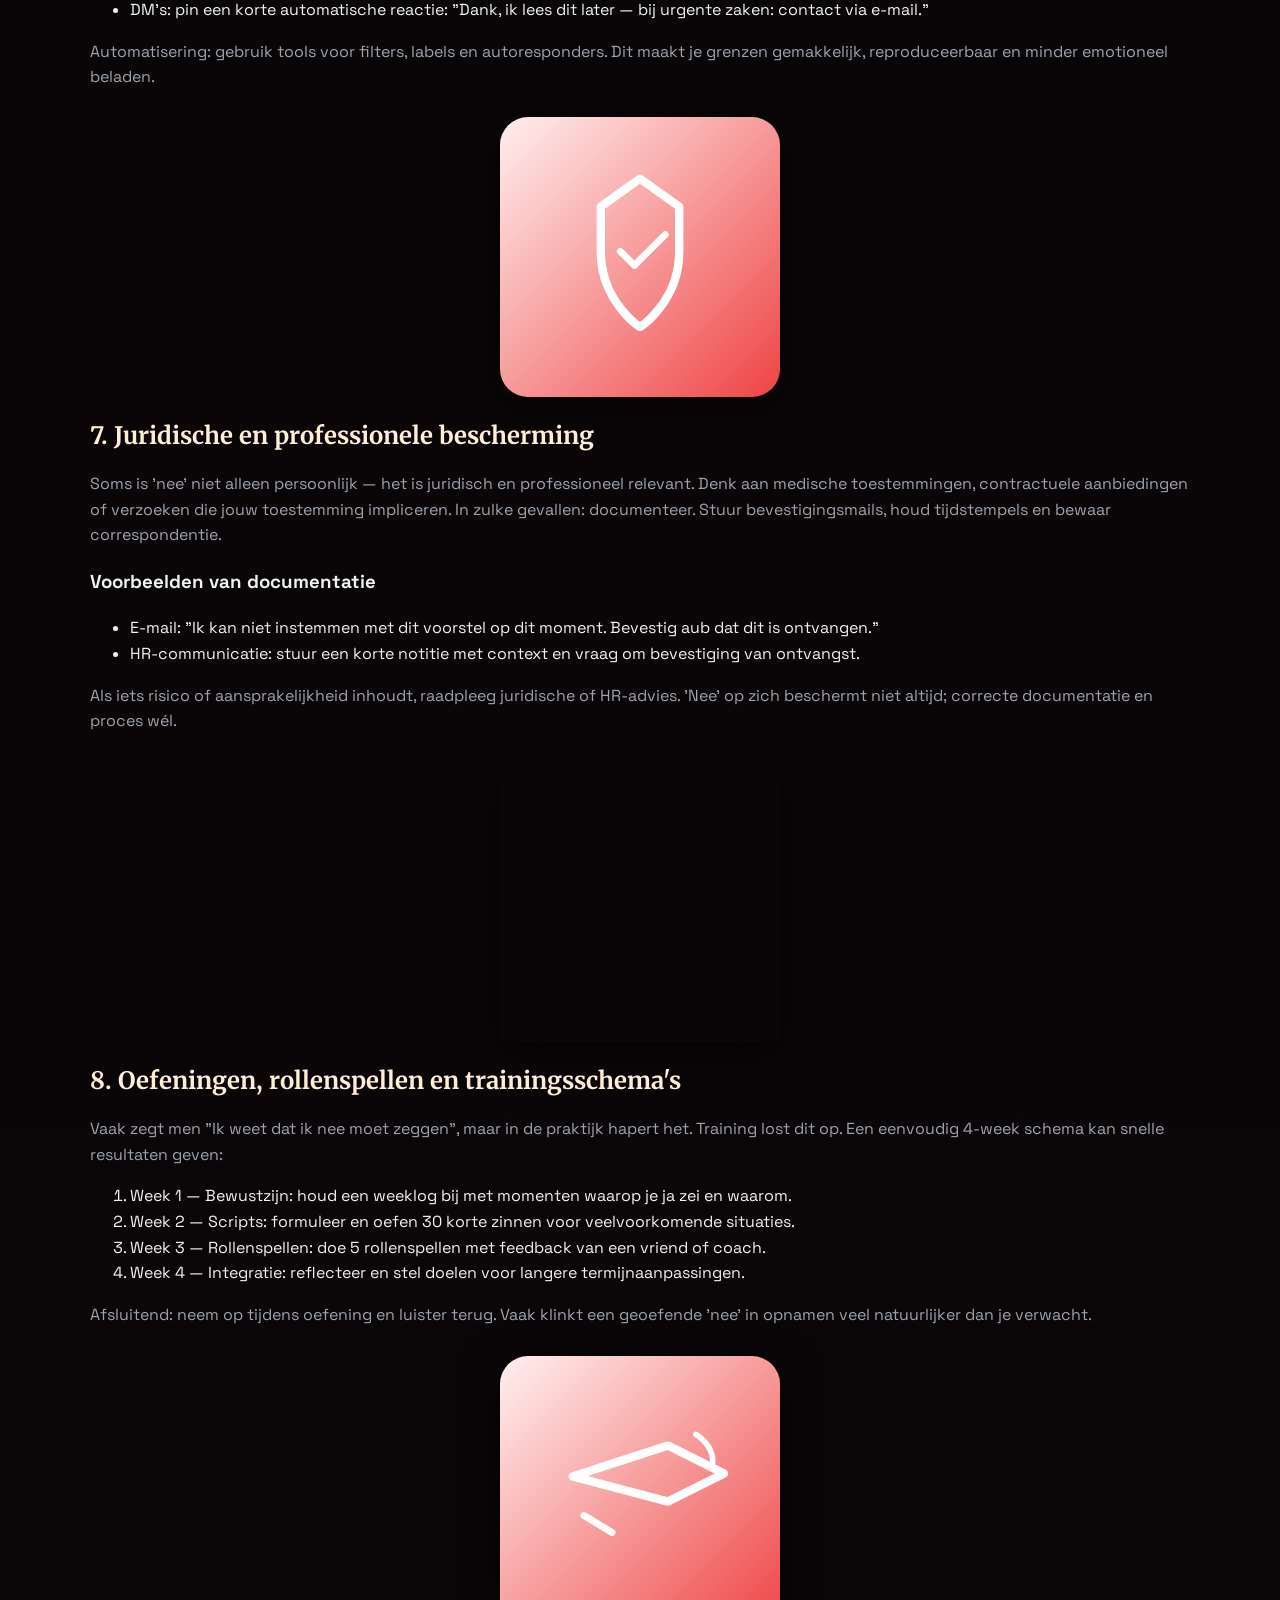
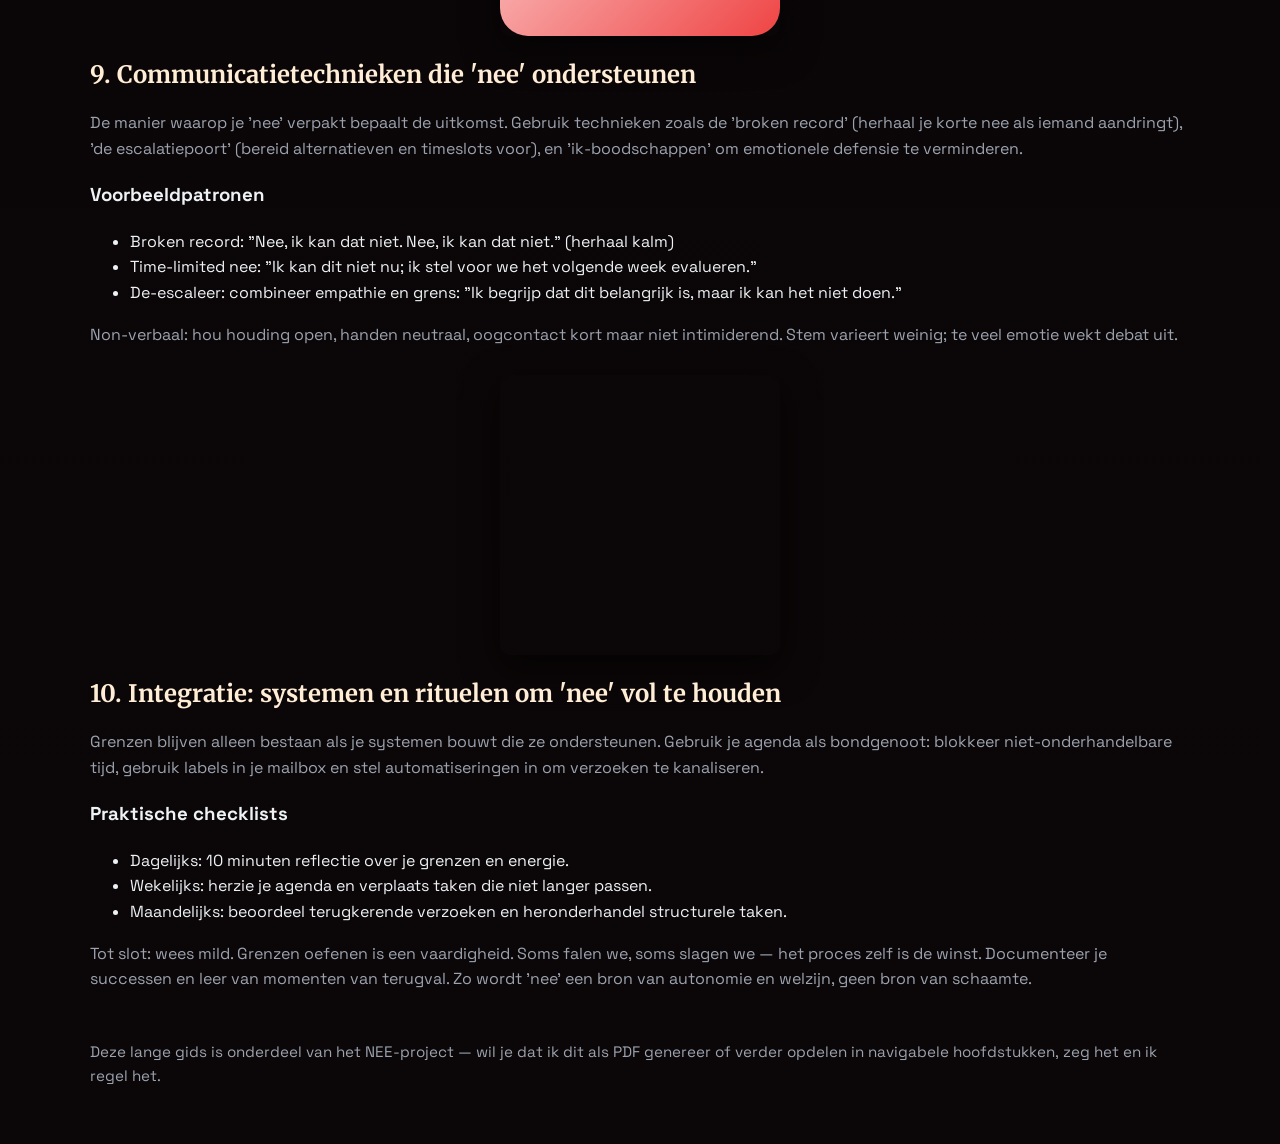
==== commit 4fa01d28: "Replace pre block with wrapped email-block to prevent layout/scroll issues; add local styles" ====
--- a/longform.html
+++ b/longform.html
@@ -6,6 +6,10 @@
   <title>Nee — diepgaande gids</title>
   <link href="https://fonts.googleapis.com/css2?family=Merriweather:wght@300;700&family=Space+Grotesk:wght@300;700&display=swap" rel="stylesheet">
   <link rel="stylesheet" href="styles.css">
+  <style>
+    .email-block{background:linear-gradient(180deg, rgba(255,255,255,0.02), rgba(255,255,255,0.01)); border:1px solid var(--border); padding:0.65rem; border-radius:10px; color:var(--text); font-family: 'Space Grotesk', system-ui, -apple-system, sans-serif; white-space:normal; word-break:break-word; font-size:0.95rem; margin:0.6rem 0;}
+    .email-line strong{color:var(--accent-3); font-weight:700; margin-right:0.4rem}
+  </style>
 </head>
 <body>
   <div class="container">
@@ -60,11 +64,10 @@
         <p>Werkcontexten vragen vaak om nuance: je wilt professioneel blijven maar ook je grenzen respecteren. De meest effectieve formule in professionele settings is 'context + nee + oplossing/alternatief'. Deze structuur voorkomt dat je 'nee' als simpelweg weigering wordt ervaren en positioneert het als een verantwoordelijke, oplossingsgerichte keuze.</p>
         <h3>Praktische sjablonen</h3>
         <p>Gebruik e-mail- en gespreksgereedschap om je 'nee' duidelijk te maken zonder emotie of onnodige uitleg. Enkele voorbeelden:</p>
-        <pre>
-E-mail: "Dank voor de vraag. Mijn huidige prioriteiten (A en B) laten dit niet toe; ik kan dit volgende week oppakken of X kan ondersteunen."
-
-Gesprek met baas: "Ik zie de urgentie. Op dit moment werk ik aan X (deadline Y). Als we dit willen doen, moeten we prioriteiten herverdelen of extra capaciteit inzetten."
-        </pre>
+        <div class="email-block">
+          <div class="email-line"><strong>E-mail:</strong> "Dank voor de vraag. Mijn huidige prioriteiten (A en B) laten dit niet toe; ik kan dit volgende week oppakken of X kan ondersteunen."</div>
+          <div class="email-line" style="margin-top:0.5rem;"><strong>Gesprek met baas:</strong> "Ik zie de urgentie. Op dit moment werk ik aan X (deadline Y). Als we dit willen doen, moeten we prioriteiten herverdelen of extra capaciteit inzetten."</div>
+        </div>
         <h3>Rationele argumenten</h3>
         <p>Managers en stakeholders reageren vaak beter op meetbare, objectieve redenen: capaciteitsinschattingen, geschatte uren, impact op deadlines. Maak die zichtbaar: gebruik een korte bulletpoint-lijst over workload als context. Dit is geen excuus; het is informatie die besluitvorming verbetert.</p>
         <h3>Wanneer herprioriteren?</h3>
--- a/styles.css
+++ b/styles.css
@@ -1,5 +1,6 @@
 /* Dark NEE theme — red & black, refined layout and alignment
    Goal: clean, bold, non-slop design with strong typography and clear hierarchy
+   Updated: illustrations reduced in size for better flow
 */
 :root{
   --header-offset: 96px;
@@ -36,42 +37,42 @@
 .cta{background:linear-gradient(90deg,var(--accent),var(--accent-2)); color:#0b0b0b; padding:0.5rem 0.9rem; border-radius:10px; font-weight:800; text-decoration:none; box-shadow: 0 8px 30px rgba(239,68,68,0.12)}
 
 /* HERO */
-.hero{display:grid; grid-template-columns: 1fr 420px; gap:2rem; align-items:start; margin-bottom:2rem}
+.hero{display:grid; grid-template-columns: 1fr 340px; gap:2rem; align-items:start; margin-bottom:2rem}
 .hero-left{padding:1.25rem 0}
-.hero-title{font-family:'Space Grotesk', sans-serif; font-weight:800; font-size:clamp(2.4rem,6vw,4.4rem); line-height:0.9; margin:0 0 0.5rem 0; color:var(--text); letter-spacing:-1px}
-.hero-tagline{font-family:'Merriweather', serif; color:var(--muted); font-size:1.05rem; margin-bottom:1rem; max-width:62ch}
+.hero-title{font-family:'Space Grotesk', sans-serif; font-weight:800; font-size:clamp(2.2rem,6vw,3.6rem); line-height:0.95; margin:0 0 0.5rem 0; color:var(--text); letter-spacing:-0.5px}
+.hero-tagline{font-family:'Merriweather', serif; color:var(--muted); font-size:1.02rem; margin-bottom:1rem; max-width:56ch}
 .hero-actions{display:flex; gap:0.8rem; margin:1rem 0}
 .btn-primary{background:linear-gradient(90deg,var(--accent),var(--accent-2)); color:#0b0b0b; padding:0.7rem 1rem; border-radius:12px; font-weight:700; text-decoration:none; box-shadow:0 12px 30px rgba(185,28,28,0.12);}
 .btn-ghost{background:transparent; border:1px solid var(--border); color:var(--text); padding:0.6rem 0.85rem; border-radius:10px; text-decoration:none}
 .hero-highlights{display:flex; gap:0.75rem; margin-top:1rem}
-.highlight{background:linear-gradient(180deg, rgba(239,68,68,0.06), rgba(185,28,28,0.03)); padding:0.55rem 0.85rem; border-radius:10px; color:var(--accent-3); font-weight:700; border:1px solid rgba(239,68,68,0.06)}
+.highlight{background:linear-gradient(180deg, rgba(239,68,68,0.06), rgba(185,28,28,0.03)); padding:0.45rem 0.65rem; border-radius:10px; color:var(--accent-3); font-weight:700; border:1px solid rgba(239,68,68,0.06)}
 
 .hero-right{display:flex; flex-direction:column; gap:1rem}
-.sample-card{background:linear-gradient(180deg, rgba(255,255,255,0.02), rgba(255,255,255,0.01)); border-radius:12px; padding:1rem; border:1px solid var(--border); box-shadow: 0 8px 30px rgba(0,0,0,0.45)}
-.sample-header{font-weight:700; color:var(--accent-3); margin-bottom:0.5rem}
-.sample-text{color:var(--text); font-weight:700; font-size:1rem; margin-bottom:0.6rem}
+.sample-card{background:linear-gradient(180deg, rgba(255,255,255,0.02), rgba(255,255,255,0.01)); border-radius:12px; padding:0.85rem; border:1px solid var(--border); box-shadow: 0 8px 20px rgba(0,0,0,0.45)}
+.sample-header{font-weight:700; color:var(--accent-3); margin-bottom:0.4rem}
+.sample-text{color:var(--text); font-weight:700; font-size:0.95rem; margin-bottom:0.5rem}
 
 /* Content sections */
-.section{margin-bottom:2rem}
+.section{margin-bottom:1.75rem}
 .h2{font-size:1.05rem; margin:0 0 0.6rem 0; letter-spacing:0.3px}
 .article{background:transparent; padding:0}
 .kv{display:flex; gap:0.6rem; flex-wrap:wrap}
-.badge{background:transparent; color:var(--accent); padding:0.25rem 0.55rem; border-radius:999px; font-size:0.85rem; font-weight:700; border:1px solid rgba(239,68,68,0.06)}
+.badge{background:transparent; color:var(--accent); padding:0.22rem 0.45rem; border-radius:999px; font-size:0.85rem; font-weight:700; border:1px solid rgba(239,68,68,0.06)}
 .quote{border-left:4px solid rgba(239,68,68,0.12); padding-left:0.9rem; color:var(--muted); font-style:italic}
 
 /* Examples list */
 .examples{display:flex; flex-direction:column; gap:0.6rem}
-.example{background:linear-gradient(180deg, rgba(255,255,255,0.02), rgba(255,255,255,0.01)); padding:0.85rem; border-radius:10px; display:flex; justify-content:space-between; gap:0.6rem; border:1px solid var(--border);} 
-.btn{background:transparent; border:1px solid rgba(255,255,255,0.04); color:var(--accent-3); padding:0.45rem 0.6rem; border-radius:8px; cursor:pointer; font-weight:700}
+.example{background:linear-gradient(180deg, rgba(255,255,255,0.02), rgba(255,255,255,0.01)); padding:0.75rem; border-radius:10px; display:flex; justify-content:space-between; gap:0.6rem; border:1px solid var(--border);} 
+.btn{background:transparent; border:1px solid rgba(255,255,255,0.04); color:var(--accent-3); padding:0.4rem 0.6rem; border-radius:8px; cursor:pointer; font-weight:700}
 .copy{font-size:0.95rem}
+
+/* Illustrations: smaller, consistent sizing */
+.art-figure{display:flex; justify-content:center; margin:0 0 0.9rem 0}
+.art-figure img, .art-figure svg{width:100%; max-width:280px; height:auto; border-radius:10px; box-shadow:0 12px 36px rgba(0,0,0,0.55)}
 
 /* Essays styling */
 .article h1{font-family:'Merriweather', serif; font-weight:700; color:var(--accent-3); margin-bottom:0.6rem}
 .article p{color:var(--muted)}
-
-/* art figure styles */
-.art-figure{display:flex; justify-content:center; margin:0 0 1rem 0}
-.art-figure img{width:100%; max-width:420px; height:auto; border-radius:12px; box-shadow:0 12px 40px rgba(0,0,0,0.6)}
 
 footer{margin-top:3rem; color:var(--muted); font-size:0.95rem; text-align:left}
 
@@ -80,6 +81,7 @@
   .hero{grid-template-columns:1fr}
   .nav{display:none}
   .hero-right{order:2}
+  .art-figure img, .art-figure svg{max-width:220px}
 }
 
 /* Reveal & motion */
